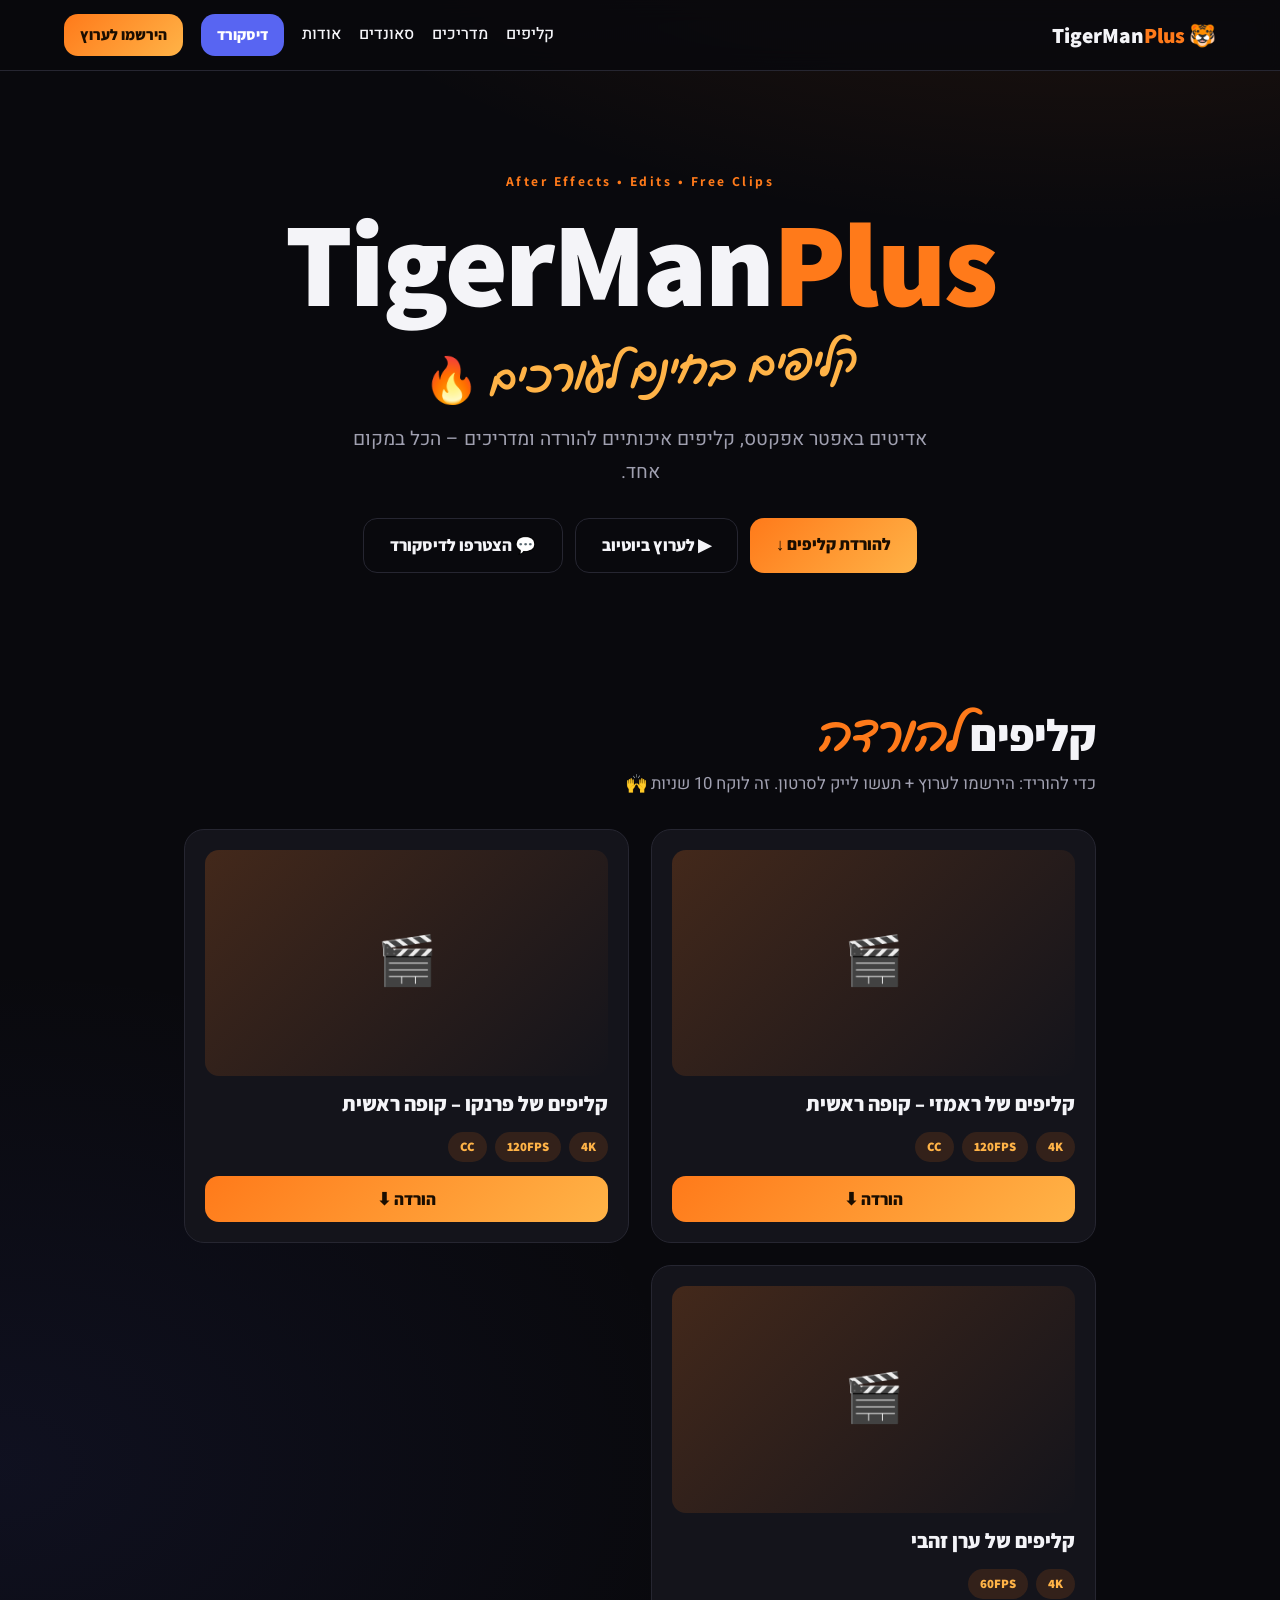
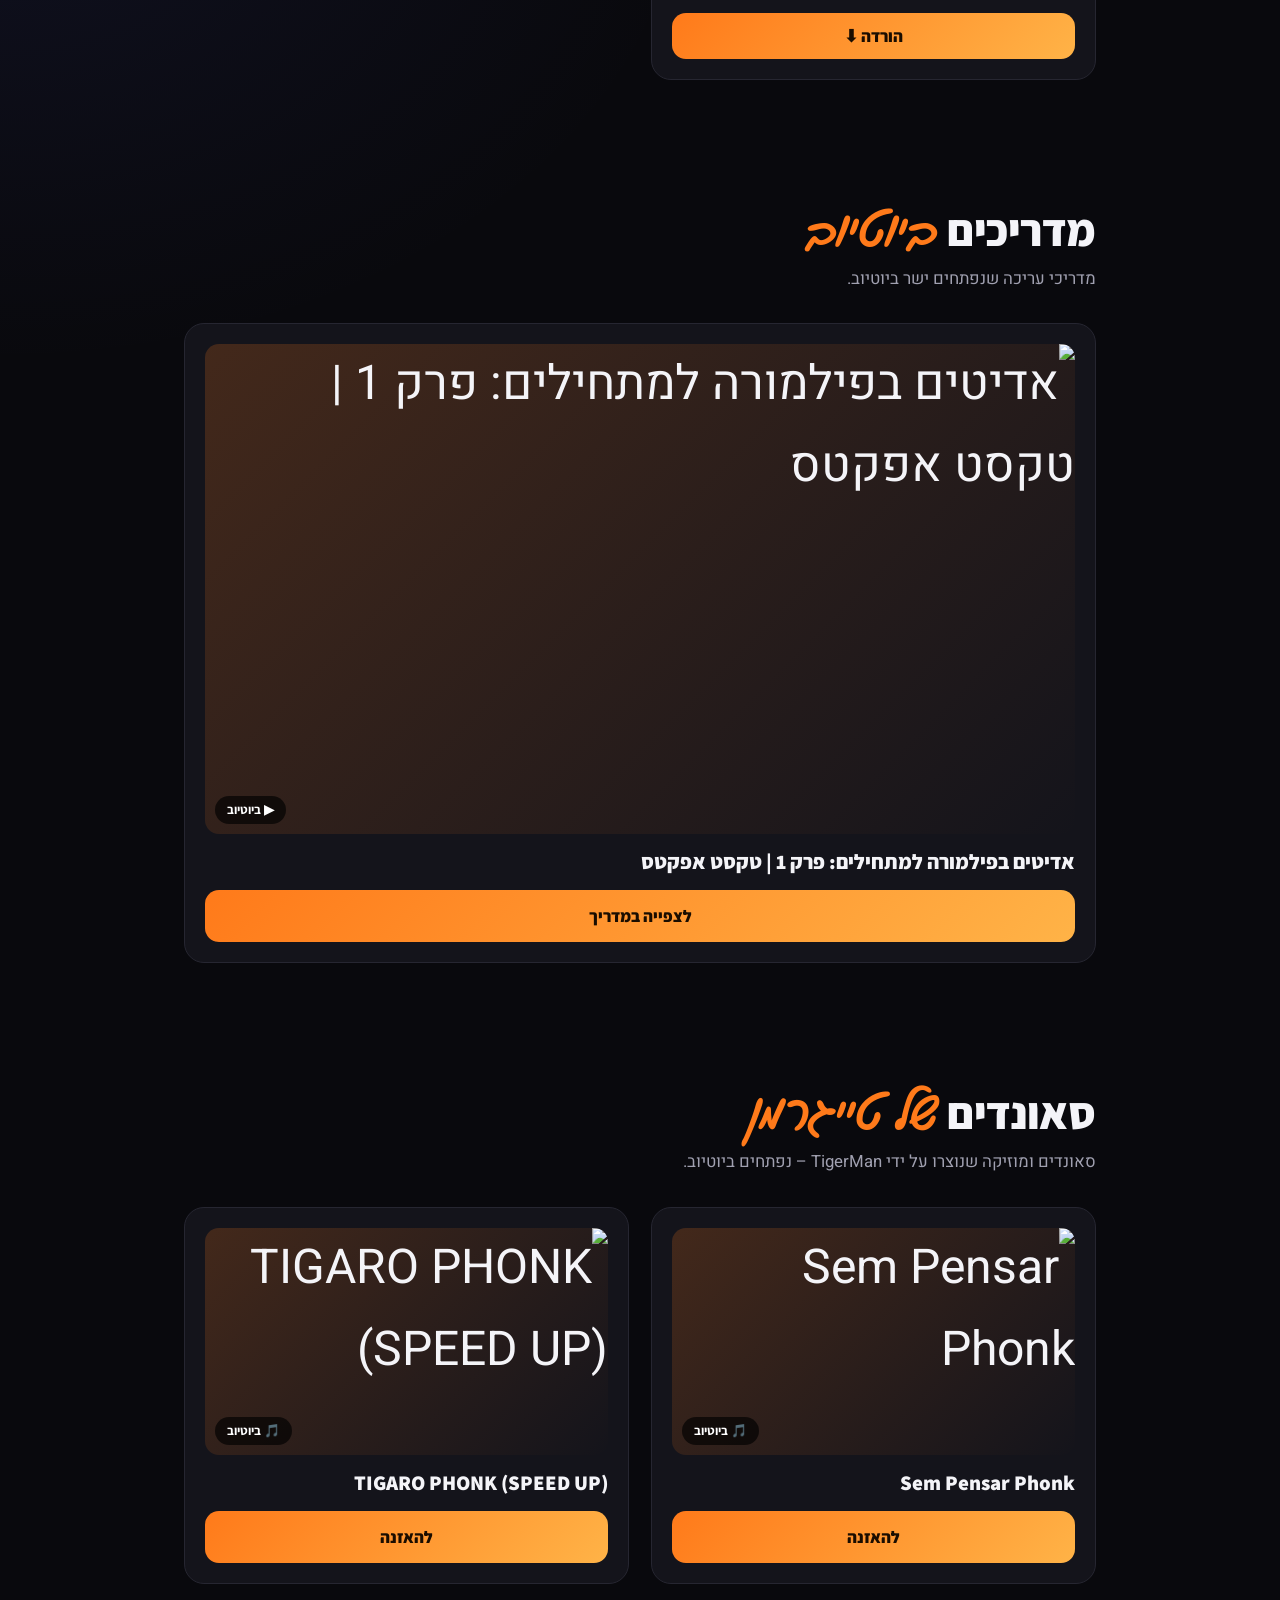
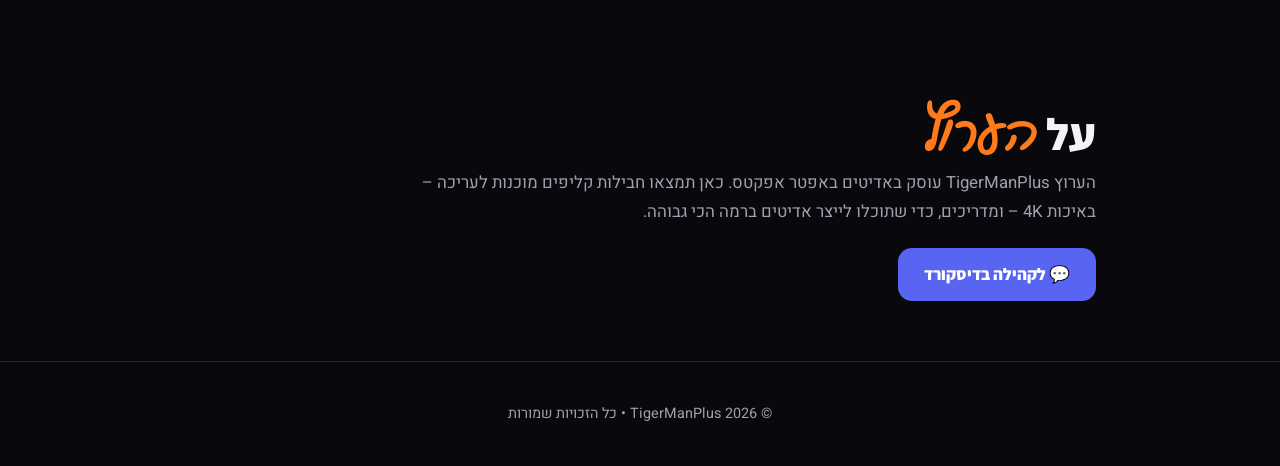
==== index.html @ aab9b64b "Add sounds section Co-Authored-By: Claude Sonnet 5.5 <noreply@anthropic.com>" ====
<!doctype html>
<html lang="he" dir="rtl">
<head>
<meta charset="utf-8">
<meta name="viewport" content="width=device-width, initial-scale=1">
<title>TigerManPlus | קליפים ומדריכים לעורכים</title>
<meta name="description" content="TigerManPlus – אדיטים באפטר אפקטס, קליפים להורדה לעורכים (4K) ומדריכים.">
<link rel="preconnect" href="https://fonts.googleapis.com">
<link rel="preconnect" href="https://fonts.gstatic.com" crossorigin>
<link href="https://fonts.googleapis.com/css2?family=Assistant:wght@400;600;800&family=Gveret+Levin&family=Heebo:wght@400;500;700&display=swap" rel="stylesheet">
<link rel="stylesheet" href="style.css">
</head>
<body>

<header class="nav">
  <a class="logo" href="#top">🐯 TigerMan<span>Plus</span></a>
  <nav>
    <a href="#clips">קליפים</a>
    <a href="#guides">מדריכים</a>
    <a href="#sounds">סאונדים</a>
    <a href="#about">אודות</a>
    <a class="btn btn-small btn-discord" id="navDiscord" target="_blank" rel="noopener">דיסקורד</a>
    <a class="btn btn-small" id="navSub" target="_blank" rel="noopener">הירשמו לערוץ</a>
  </nav>
</header>

<main id="top">
  <section class="hero">
    <p class="tag">After Effects • Edits • Free Clips</p>
    <h1>TigerMan<span>Plus</span></h1>
    <p class="scribble">קליפים בחינם לעורכים 🔥</p>
    <p class="sub">אדיטים באפטר אפקטס, קליפים איכותיים להורדה ומדריכים – הכל במקום אחד.</p>
    <div class="cta">
      <a class="btn" href="#clips">להורדת קליפים ↓</a>
      <a class="btn btn-ghost" id="heroYt" target="_blank" rel="noopener">▶ לערוץ ביוטיוב</a>
      <a class="btn btn-ghost" id="heroDiscord" target="_blank" rel="noopener">💬 הצטרפו לדיסקורד</a>
    </div>
  </section>

  <section id="clips" class="section">
    <h2>קליפים <em>להורדה</em></h2>
    <p class="lead">כדי להוריד: הירשמו לערוץ + תעשו לייק לסרטון. זה לוקח 10 שניות 🙌</p>
    <div class="grid" id="grid"></div>
  </section>

  <section id="guides" class="section">
    <h2>מדריכים <em>ביוטיוב</em></h2>
    <p class="lead">מדריכי עריכה שנפתחים ישר ביוטיוב.</p>
    <div class="grid" id="guidesGrid"></div>
  </section>

  <section id="sounds" class="section">
    <h2>סאונדים <em>של טייגרמן</em></h2>
    <p class="lead">סאונדים ומוזיקה שנוצרו על ידי TigerMan – נפתחים ביוטיוב.</p>
    <div class="grid" id="soundsGrid"></div>
  </section>

  <section id="about" class="section about">
    <h2>על <em>הערוץ</em></h2>
    <p>הערוץ TigerManPlus עוסק באדיטים באפטר אפקטס. כאן תמצאו חבילות קליפים מוכנות לעריכה – באיכות 4K – ומדריכים, כדי שתוכלו לייצר אדיטים ברמה הכי גבוהה.</p>
    <a class="btn btn-discord" id="aboutDiscord" target="_blank" rel="noopener">💬 לקהילה בדיסקורד</a>
  </section>
</main>

<footer>© <span id="year"></span> TigerManPlus • כל הזכויות שמורות</footer>

<!-- Gate modal -->
<div class="overlay" id="overlay" hidden>
  <div class="modal" role="dialog" aria-modal="true" aria-labelledby="mTitle">
    <button class="close" id="close" aria-label="סגור">✕</button>
    <h3 id="mTitle">הורדה: <span id="mName"></span></h3>
    <p class="muted">השלימו את 2 השלבים כדי לפתוח את ההורדה:</p>

    <div class="step" id="step1">
      <span class="num">1</span>
      <div><b>הירשמו לערוץ</b><small>ייפתח בלשונית חדשה</small></div>
      <a class="btn btn-small" id="subBtn" target="_blank" rel="noopener">הרשמה</a>
    </div>
    <div class="step" id="step2">
      <span class="num">2</span>
      <div><b>תעשו לייק לסרטון</b><small>ייפתח בלשונית חדשה</small></div>
      <a class="btn btn-small" id="likeBtn" target="_blank" rel="noopener">לייק</a>
    </div>

    <label class="confirm"><input type="checkbox" id="chk" disabled> נרשמתי לערוץ ועשיתי לייק לסרטון</label>
    <button class="btn btn-full" id="dl" disabled>הורדה</button>
    <p class="muted tiny" id="hint">לחצו על שני הכפתורים כדי להמשיך.</p>
  </div>
</div>

<script src="script.js"></script>
</body>
</html>
---- style.css ----
:root{--bg:#09090d;--card:#14141b;--line:#262631;--text:#f4f4f8;--muted:#a0a0b0;--o:#ff7a1a;--o2:#ffb347;--discord:#5865f2}
*{box-sizing:border-box;margin:0}
html{scroll-behavior:smooth}
body{background:radial-gradient(1000px 600px at 85% -10%,#ff7a1a30,transparent),radial-gradient(700px 500px at 0% 40%,#5865f215,transparent),var(--bg);color:var(--text);font-family:"Heebo","Assistant",Arial,sans-serif;line-height:1.7;font-weight:400}
a{color:inherit;text-decoration:none}
h1,h2,h3,.logo,.btn{font-family:"Assistant","Heebo",sans-serif}
.nav{position:sticky;top:0;z-index:5;display:flex;justify-content:space-between;align-items:center;gap:12px;flex-wrap:wrap;padding:14px 5vw;background:#09090dd9;backdrop-filter:blur(12px);border-bottom:1px solid var(--line)}
.nav nav{display:flex;gap:18px;align-items:center;flex-wrap:wrap;font-weight:500}
.nav nav>a:not(.btn):hover{color:var(--o)}
.logo{font-weight:800;font-size:1.35rem}.logo span,h1 span,h2 em{color:var(--o)}
.btn{display:inline-block;background:linear-gradient(135deg,var(--o),var(--o2));color:#1a0d00;font-weight:800;padding:12px 26px;border-radius:14px;border:0;cursor:pointer;font-size:1.05rem;transition:transform .15s,box-shadow .15s}
.btn:hover{transform:translateY(-2px);box-shadow:0 10px 28px #ff7a1a55}
.btn-small{padding:8px 16px;font-size:.95rem}
.btn-ghost{background:transparent;color:var(--text);border:1px solid var(--line)}
.btn-ghost:hover{border-color:var(--o);box-shadow:none}
.btn-discord{background:var(--discord);color:#fff}
.btn-discord:hover{box-shadow:0 10px 28px #5865f255}
.btn-full{width:100%;margin-top:14px}
.btn:disabled{opacity:.35;cursor:not-allowed;transform:none;box-shadow:none}
.hero{text-align:center;padding:11vh 5vw 8vh}
.tag{color:var(--o);letter-spacing:.18em;font-size:.85rem;font-weight:700;direction:ltr;font-family:"Assistant",sans-serif}
h1{font-size:clamp(3rem,11vw,7.5rem);font-weight:800;direction:ltr;margin:6px 0 0;line-height:1.05;letter-spacing:-.02em}
.scribble{font-family:"Gveret Levin",cursive;font-size:clamp(1.8rem,5vw,2.8rem);color:var(--o2);transform:rotate(-3deg);margin:8px 0 14px}
.sub{color:var(--muted);font-size:1.2rem;max-width:580px;margin:0 auto 30px}
.cta{display:flex;gap:12px;justify-content:center;flex-wrap:wrap}
.section{max-width:1040px;margin:0 auto;padding:60px 5vw}
h2{font-size:clamp(2rem,5vw,2.8rem);font-weight:800;margin-bottom:6px;line-height:1.2}
h2 em{font-style:normal;font-family:"Gveret Levin",cursive;font-weight:400;font-size:1.1em}
.lead{color:var(--muted);margin-bottom:30px;font-size:1.05rem}
.grid{display:grid;grid-template-columns:repeat(auto-fit,minmax(290px,1fr));gap:22px}
.card{background:var(--card);border:1px solid var(--line);border-radius:20px;padding:20px;display:flex;flex-direction:column;gap:14px;transition:border-color .2s,transform .2s,box-shadow .2s}
.card:hover{border-color:var(--o);transform:translateY(-5px);box-shadow:0 14px 40px #00000066}
.card .thumb{aspect-ratio:16/9;border-radius:14px;background:linear-gradient(135deg,#ff7a1a33,#14141b);display:grid;place-items:center;font-size:3rem;overflow:hidden;position:relative}
.card .thumb img{width:100%;height:100%;object-fit:cover;display:block}
.play{position:absolute;inset:auto auto 10px 10px;background:#000a;border-radius:99px;padding:3px 12px;font-size:.8rem;font-weight:700;color:#fff;font-family:"Assistant",sans-serif}
.card h3{font-size:1.3rem;font-weight:800;line-height:1.35}
.badges{display:flex;gap:8px;flex-wrap:wrap}
.badge{font-size:.8rem;font-weight:800;padding:4px 12px;border-radius:99px;background:#ff7a1a22;color:var(--o2);direction:ltr;font-family:"Assistant",sans-serif}
.card .btn{text-align:center;margin-top:auto}
.about p{color:var(--muted);max-width:680px;margin-bottom:22px;font-size:1.05rem}
footer{text-align:center;color:var(--muted);padding:40px;border-top:1px solid var(--line);font-size:.9rem}
.overlay{position:fixed;inset:0;background:#000b;display:grid;place-items:center;z-index:20;padding:16px}
.overlay[hidden]{display:none}
.modal{position:relative;background:var(--card);border:1px solid var(--line);border-radius:22px;padding:28px;width:100%;max-width:440px}
.close{position:absolute;top:12px;left:14px;background:none;border:0;color:var(--muted);font-size:1.2rem;cursor:pointer}
.modal h3{margin-bottom:6px;font-size:1.4rem}
.muted{color:var(--muted)}.tiny{font-size:.8rem;margin-top:10px;text-align:center}
.step{display:flex;align-items:center;gap:12px;background:#09090d;border:1px solid var(--line);border-radius:14px;padding:12px;margin-top:12px}
.step div{flex:1}.step small{display:block;color:var(--muted);font-size:.78rem}
.step.done{border-color:#2ecc71}.step.done .num{background:#2ecc71}
.num{width:30px;height:30px;border-radius:50%;background:var(--o);color:#1a0d00;display:grid;place-items:center;font-weight:800}
.confirm{display:flex;gap:10px;align-items:center;margin-top:18px;cursor:pointer}
.confirm input{width:18px;height:18px;accent-color:var(--o)}
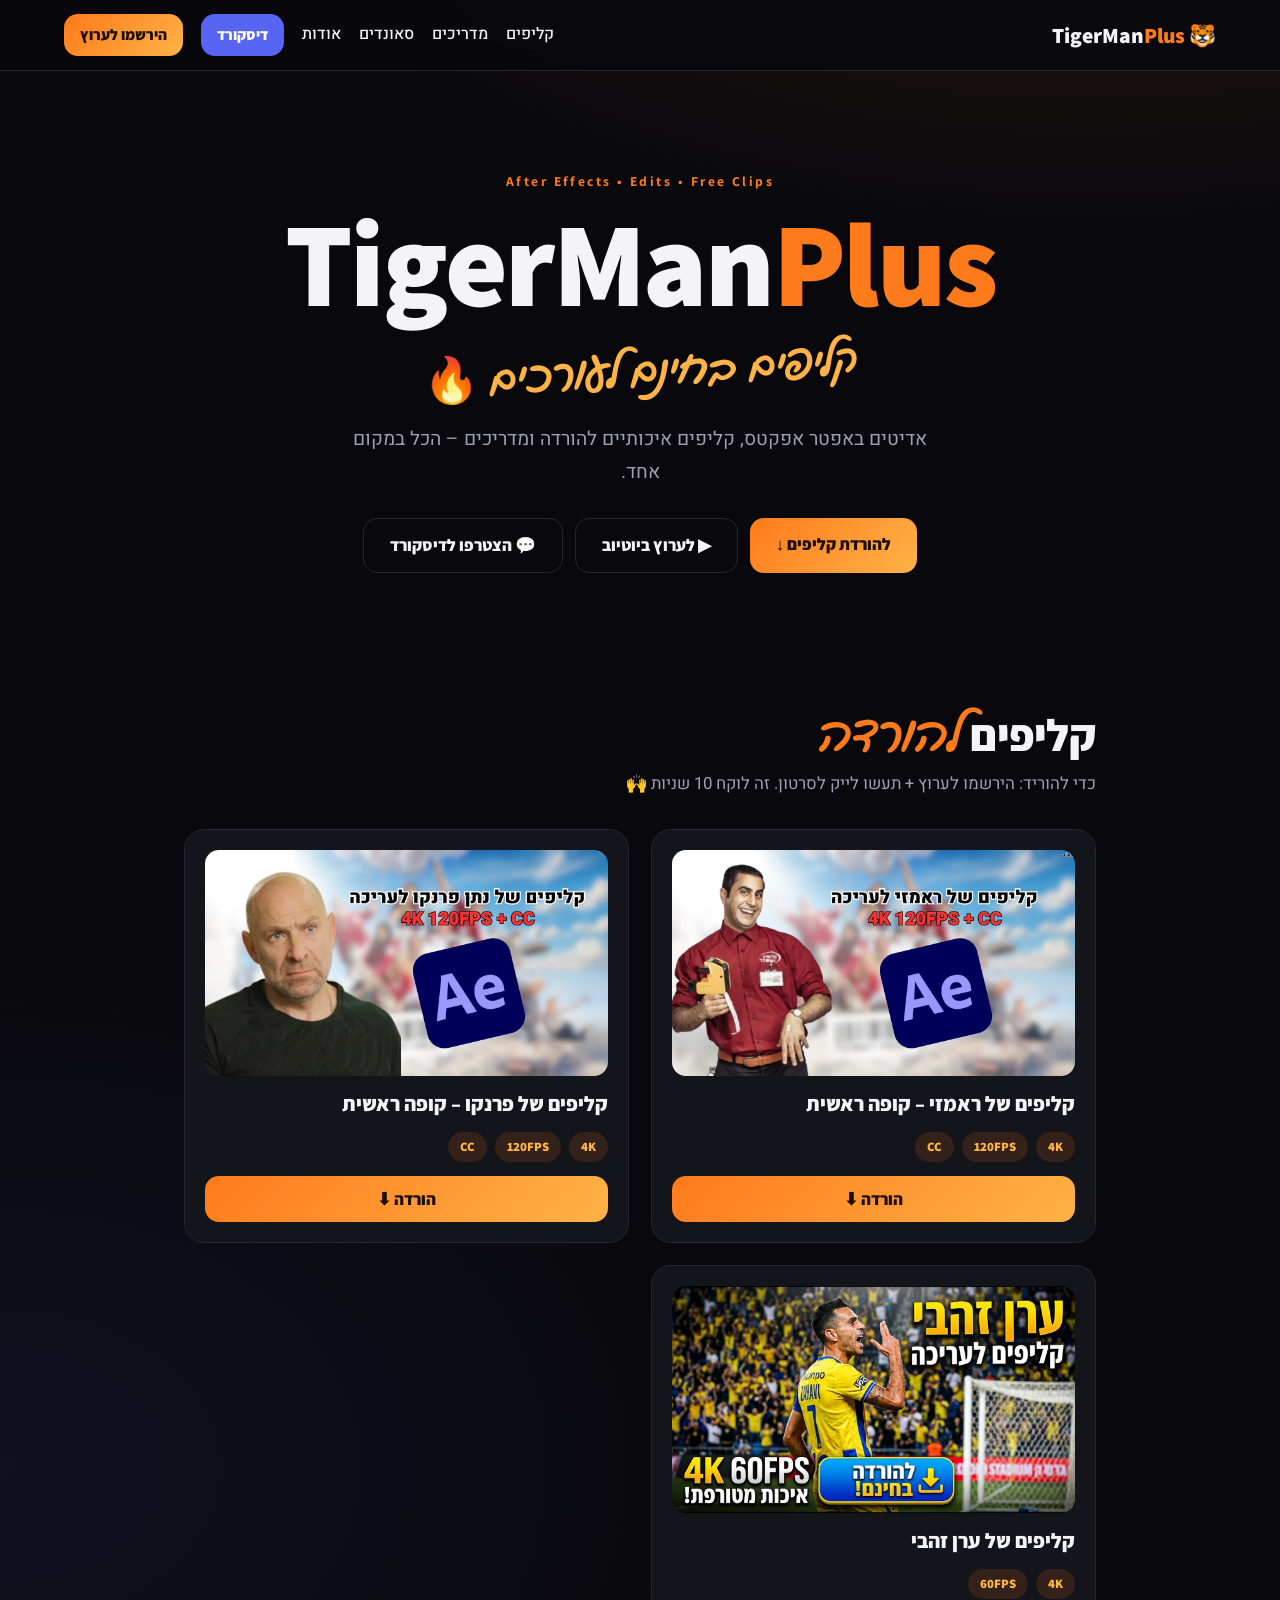
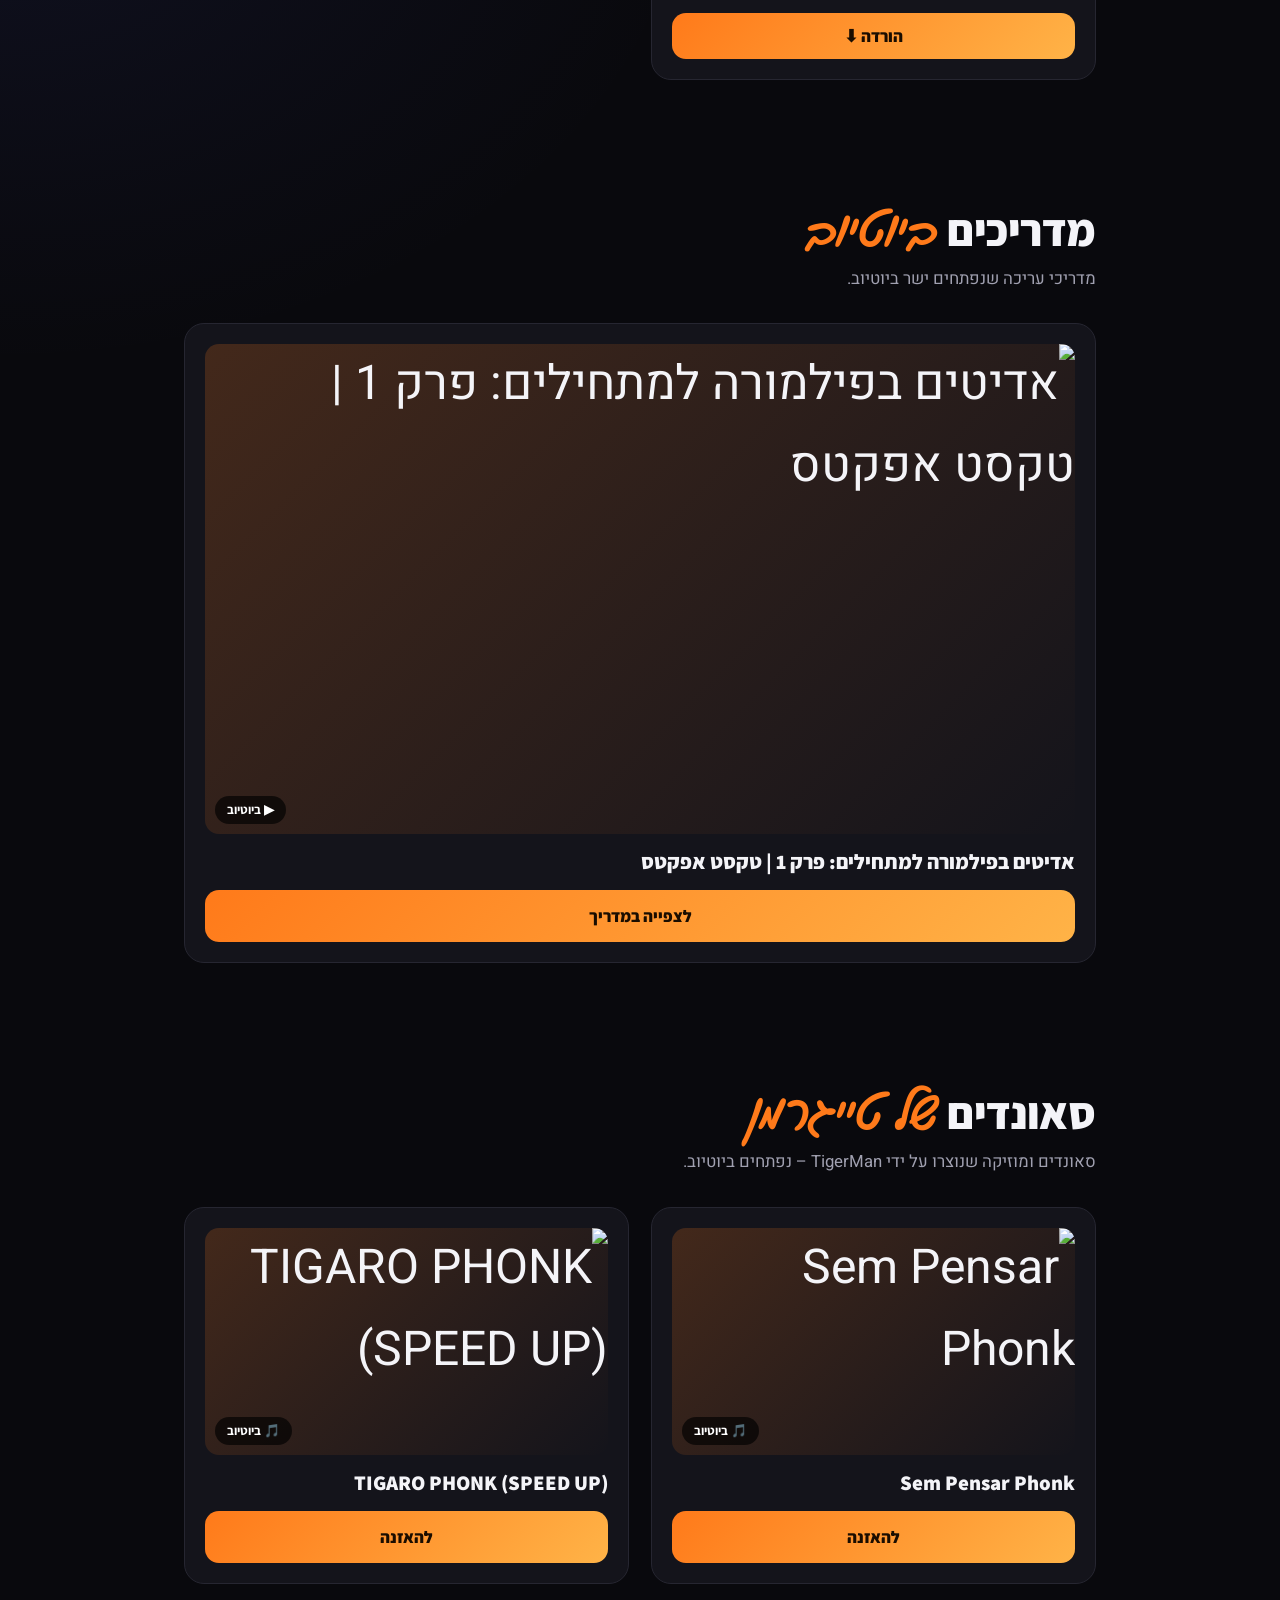
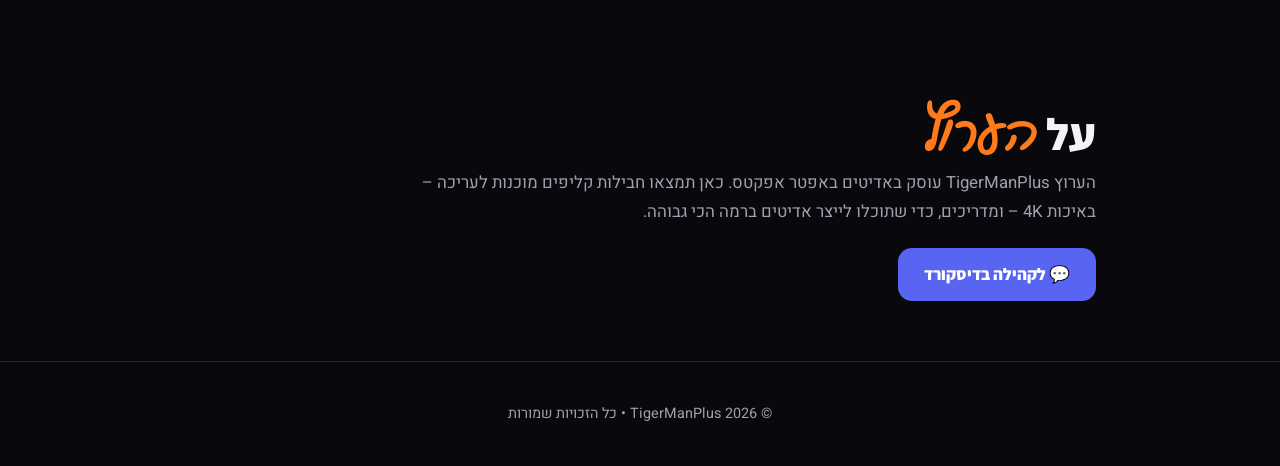
==== commit f47918ea: "Cache-bust assets Co-Authored-By: Claude Sonnet 5.5 <noreply@anthropic.com>" ====
--- a/index.html
+++ b/index.html
@@ -8,7 +8,7 @@
 <link rel="preconnect" href="https://fonts.googleapis.com">
 <link rel="preconnect" href="https://fonts.gstatic.com" crossorigin>
 <link href="https://fonts.googleapis.com/css2?family=Assistant:wght@400;600;800&family=Gveret+Levin&family=Heebo:wght@400;500;700&display=swap" rel="stylesheet">
-<link rel="stylesheet" href="style.css">
+<link rel="stylesheet" href="style.css?v=1794245760">
 </head>
 <body>
 
@@ -88,6 +88,6 @@
   </div>
 </div>
 
-<script src="script.js"></script>
+<script src="script.js?v=1794245760"></script>
 </body>
 </html>
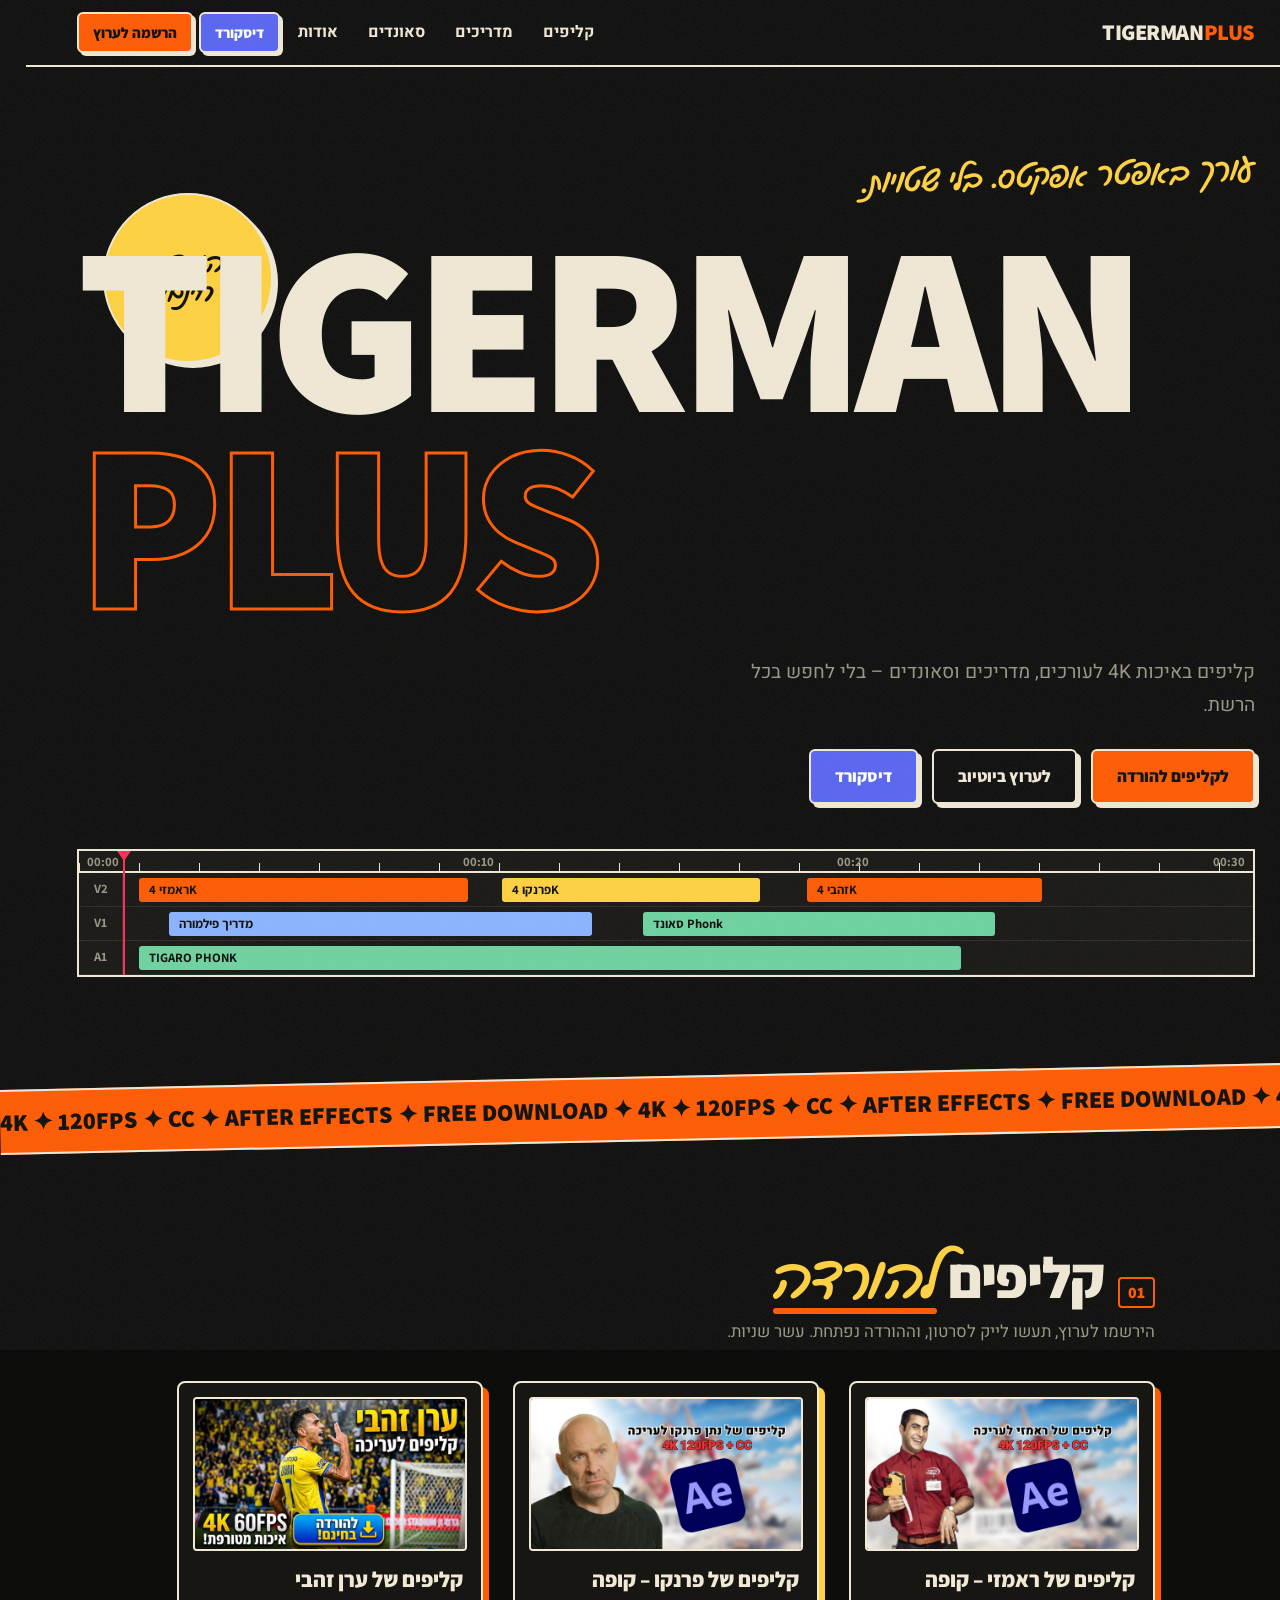
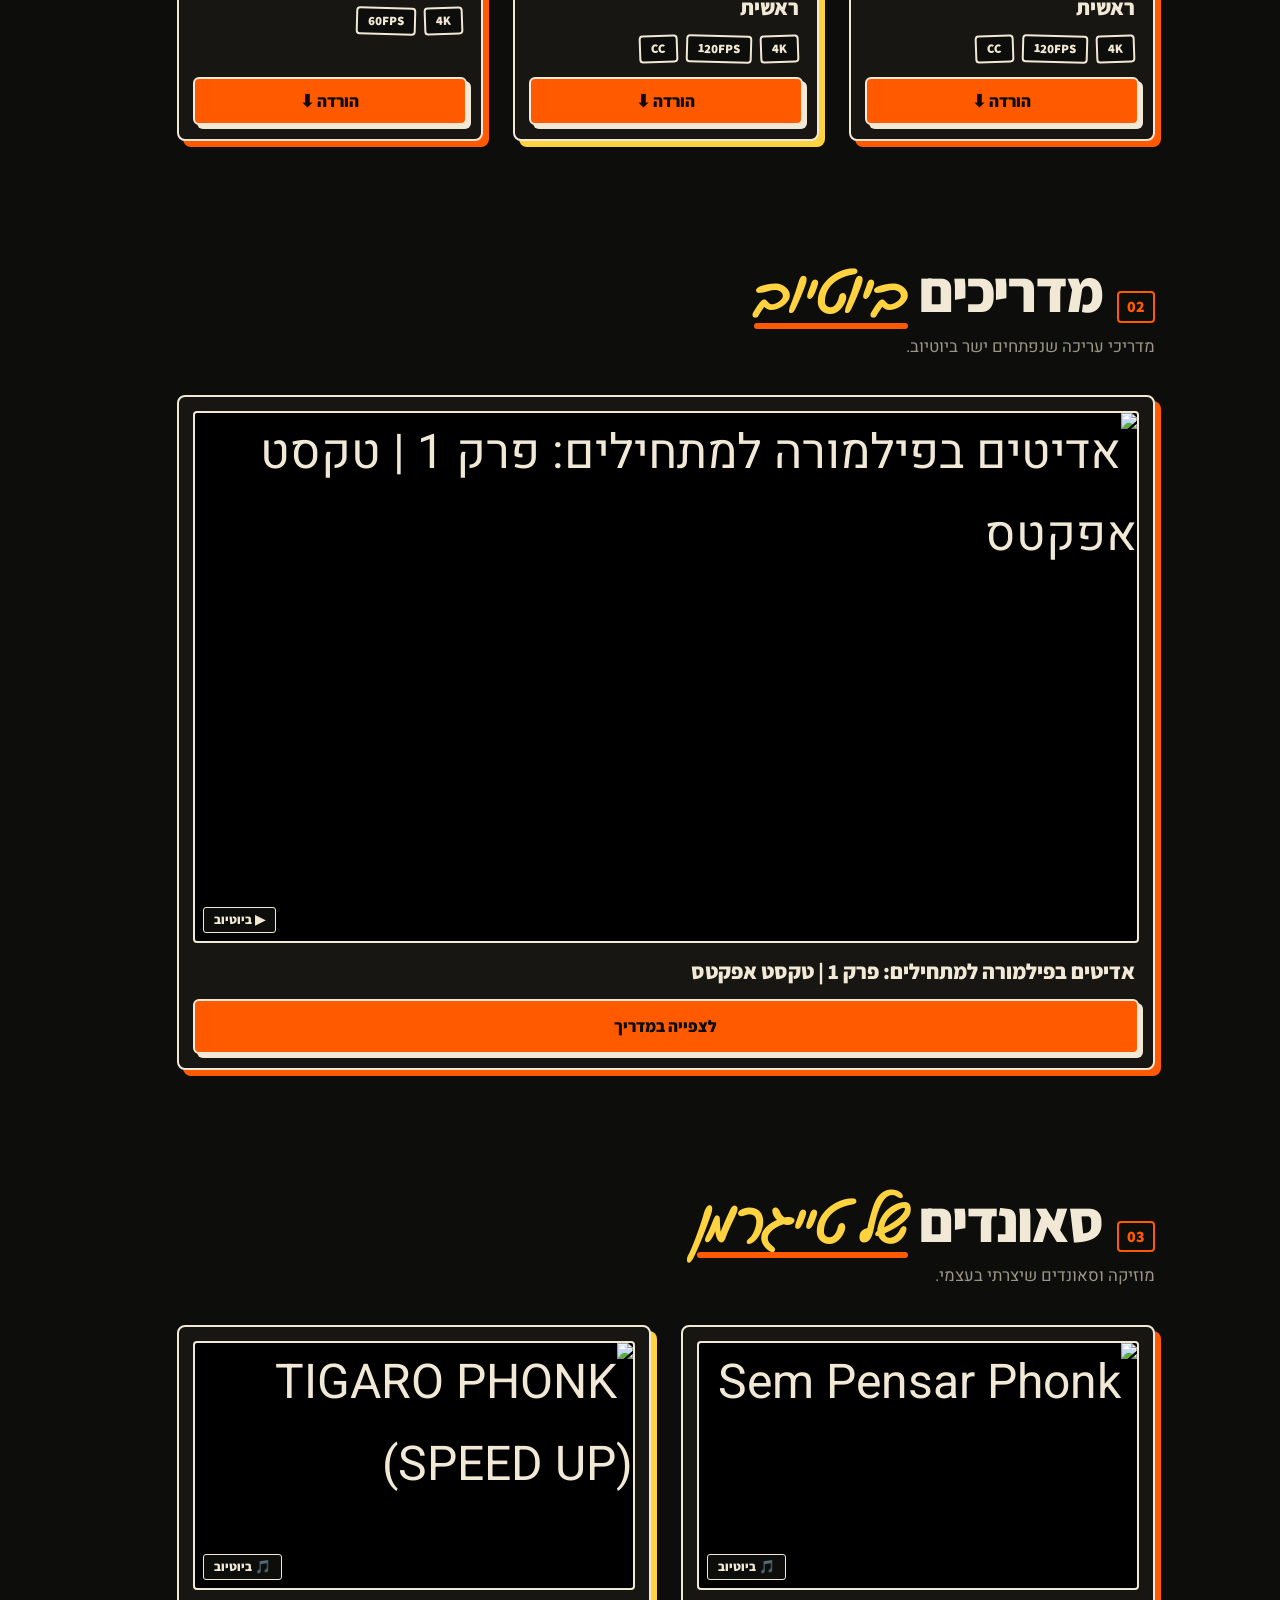
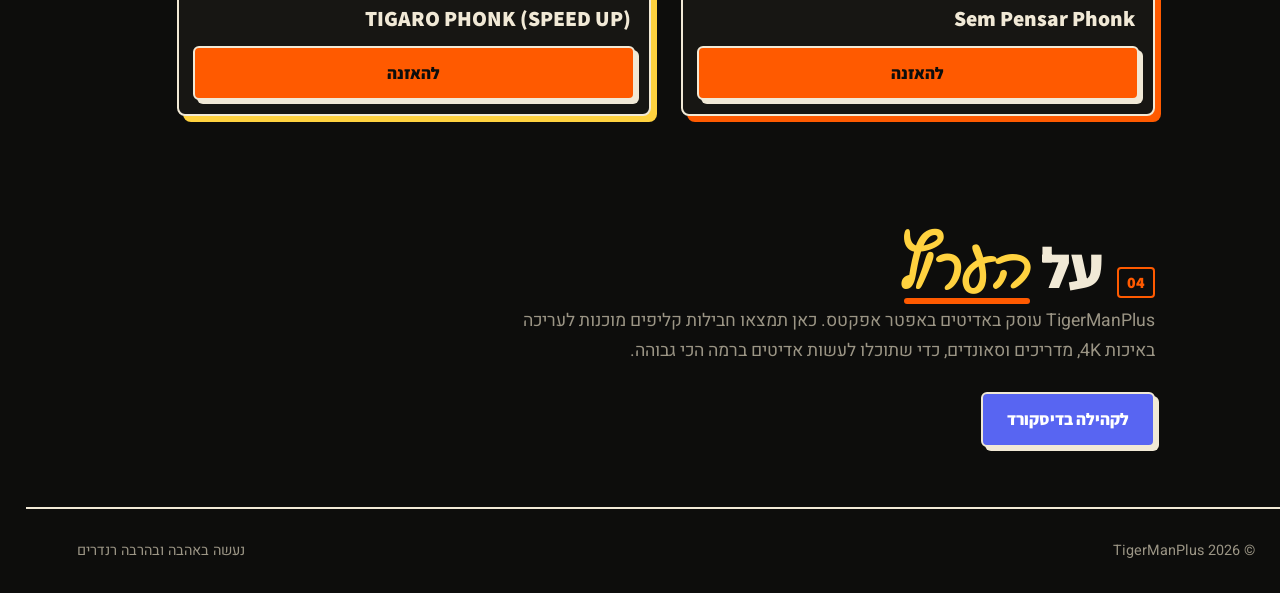
==== commit a2954370: "Redesign: editor-timeline look with animations Co-Authored-By: Claude Sonnet 5.5 <noreply@anthropic." ====
--- a/index.html
+++ b/index.html
@@ -8,68 +8,77 @@
 <link rel="preconnect" href="https://fonts.googleapis.com">
 <link rel="preconnect" href="https://fonts.gstatic.com" crossorigin>
 <link href="https://fonts.googleapis.com/css2?family=Assistant:wght@400;600;800&family=Gveret+Levin&family=Heebo:wght@400;500;700&display=swap" rel="stylesheet">
-<link rel="stylesheet" href="style.css?v=1794245760">
+<link rel="stylesheet" href="style.css?v=3">
 </head>
 <body>
 
 <header class="nav">
-  <a class="logo" href="#top">🐯 TigerMan<span>Plus</span></a>
+  <a class="logo" href="#top">TIGERMAN<span>PLUS</span></a>
   <nav>
     <a href="#clips">קליפים</a>
     <a href="#guides">מדריכים</a>
     <a href="#sounds">סאונדים</a>
     <a href="#about">אודות</a>
     <a class="btn btn-small btn-discord" id="navDiscord" target="_blank" rel="noopener">דיסקורד</a>
-    <a class="btn btn-small" id="navSub" target="_blank" rel="noopener">הירשמו לערוץ</a>
+    <a class="btn btn-small" id="navSub" target="_blank" rel="noopener">הרשמה לערוץ</a>
   </nav>
 </header>
 
 <main id="top">
   <section class="hero">
-    <p class="tag">After Effects • Edits • Free Clips</p>
-    <h1>TigerMan<span>Plus</span></h1>
-    <p class="scribble">קליפים בחינם לעורכים 🔥</p>
-    <p class="sub">אדיטים באפטר אפקטס, קליפים איכותיים להורדה ומדריכים – הכל במקום אחד.</p>
+    <div class="sticker">הורדה<br>חינם!</div>
+    <p class="tag">עורך באפטר אפקטס. בלי שטויות.</p>
+    <h1 dir="ltr" aria-label="TigerManPlus"><span class="l"><i>Tigerman</i></span><span class="l"><i>Plus</i></span></h1>
+    <p class="sub">קליפים באיכות 4K לעורכים, מדריכים וסאונדים – בלי לחפש בכל הרשת.</p>
     <div class="cta">
-      <a class="btn" href="#clips">להורדת קליפים ↓</a>
-      <a class="btn btn-ghost" id="heroYt" target="_blank" rel="noopener">▶ לערוץ ביוטיוב</a>
-      <a class="btn btn-ghost" id="heroDiscord" target="_blank" rel="noopener">💬 הצטרפו לדיסקורד</a>
+      <a class="btn" href="#clips">לקליפים להורדה</a>
+      <a class="btn btn-ghost" id="heroYt" target="_blank" rel="noopener">לערוץ ביוטיוב</a>
+      <a class="btn btn-discord" id="heroDiscord" target="_blank" rel="noopener">דיסקורד</a>
+    </div>
+
+    <div class="timeline" aria-hidden="true">
+      <div class="ruler"><span>00:00</span><span>00:10</span><span>00:20</span><span>00:30</span></div>
+      <div class="track"><b>V2</b><span class="clip c1" style="left:60px;width:28%">ראמזי 4K</span><span class="clip c2" style="left:36%;width:22%">פרנקו 4K</span><span class="clip c1" style="left:62%;width:20%">זהבי 4K</span></div>
+      <div class="track"><b>V1</b><span class="clip c4" style="left:90px;width:36%">מדריך פילמורה</span><span class="clip c3" style="left:48%;width:30%">סאונד Phonk</span></div>
+      <div class="track"><b>A1</b><span class="clip c3" style="left:60px;width:70%">TIGARO PHONK</span></div>
+      <div class="playhead"></div>
     </div>
   </section>
 
+  <div class="marquee" aria-hidden="true"><div>4K ✦ 120FPS ✦ CC ✦ AFTER EFFECTS ✦ FREE DOWNLOAD ✦ 4K ✦ 120FPS ✦ CC ✦ AFTER EFFECTS ✦ FREE DOWNLOAD ✦ 4K ✦ 120FPS ✦ CC ✦ AFTER EFFECTS ✦ FREE DOWNLOAD ✦ 4K ✦ 120FPS ✦ CC ✦ AFTER EFFECTS ✦ FREE DOWNLOAD ✦</div></div>
+
   <section id="clips" class="section">
-    <h2>קליפים <em>להורדה</em></h2>
-    <p class="lead">כדי להוריד: הירשמו לערוץ + תעשו לייק לסרטון. זה לוקח 10 שניות 🙌</p>
+    <div class="sh rv"><span class="tc">01</span><h2>קליפים <em>להורדה</em></h2></div>
+    <p class="lead rv">הירשמו לערוץ, תעשו לייק לסרטון, וההורדה נפתחת. עשר שניות.</p>
     <div class="grid" id="grid"></div>
   </section>
 
   <section id="guides" class="section">
-    <h2>מדריכים <em>ביוטיוב</em></h2>
-    <p class="lead">מדריכי עריכה שנפתחים ישר ביוטיוב.</p>
+    <div class="sh rv"><span class="tc">02</span><h2>מדריכים <em>ביוטיוב</em></h2></div>
+    <p class="lead rv">מדריכי עריכה שנפתחים ישר ביוטיוב.</p>
     <div class="grid" id="guidesGrid"></div>
   </section>
 
   <section id="sounds" class="section">
-    <h2>סאונדים <em>של טייגרמן</em></h2>
-    <p class="lead">סאונדים ומוזיקה שנוצרו על ידי TigerMan – נפתחים ביוטיוב.</p>
+    <div class="sh rv"><span class="tc">03</span><h2>סאונדים <em>של טייגרמן</em></h2></div>
+    <p class="lead rv">מוזיקה וסאונדים שיצרתי בעצמי.</p>
     <div class="grid" id="soundsGrid"></div>
   </section>
 
   <section id="about" class="section about">
-    <h2>על <em>הערוץ</em></h2>
-    <p>הערוץ TigerManPlus עוסק באדיטים באפטר אפקטס. כאן תמצאו חבילות קליפים מוכנות לעריכה – באיכות 4K – ומדריכים, כדי שתוכלו לייצר אדיטים ברמה הכי גבוהה.</p>
-    <a class="btn btn-discord" id="aboutDiscord" target="_blank" rel="noopener">💬 לקהילה בדיסקורד</a>
+    <div class="sh rv"><span class="tc">04</span><h2>על <em>הערוץ</em></h2></div>
+    <p class="rv">TigerManPlus עוסק באדיטים באפטר אפקטס. כאן תמצאו חבילות קליפים מוכנות לעריכה באיכות 4K, מדריכים וסאונדים, כדי שתוכלו לעשות אדיטים ברמה הכי גבוהה.</p>
+    <a class="btn btn-discord rv" id="aboutDiscord" target="_blank" rel="noopener">לקהילה בדיסקורד</a>
   </section>
 </main>
 
-<footer>© <span id="year"></span> TigerManPlus • כל הזכויות שמורות</footer>
+<footer><span>© <span id="year"></span> TigerManPlus</span><span>נעשה באהבה ובהרבה רנדרים</span></footer>
 
-<!-- Gate modal -->
 <div class="overlay" id="overlay" hidden>
   <div class="modal" role="dialog" aria-modal="true" aria-labelledby="mTitle">
     <button class="close" id="close" aria-label="סגור">✕</button>
     <h3 id="mTitle">הורדה: <span id="mName"></span></h3>
-    <p class="muted">השלימו את 2 השלבים כדי לפתוח את ההורדה:</p>
+    <p class="muted">שני שלבים קטנים ואתם בפנים:</p>
 
     <div class="step" id="step1">
       <span class="num">1</span>
@@ -88,6 +97,6 @@
   </div>
 </div>
 
-<script src="script.js?v=1794245760"></script>
+<script src="script.js?v=3"></script>
 </body>
 </html>
--- a/style.css
+++ b/style.css
@@ -1,53 +1,107 @@
-:root{--bg:#09090d;--card:#14141b;--line:#262631;--text:#f4f4f8;--muted:#a0a0b0;--o:#ff7a1a;--o2:#ffb347;--discord:#5865f2}
+:root{--bg:#0d0d0c;--ink:#f1e9d6;--mute:#9b9585;--o:#ff5a00;--y:#ffd23f;--line:#2c2a25;--panel:#171613;--discord:#5865f2}
 *{box-sizing:border-box;margin:0}
 html{scroll-behavior:smooth}
-body{background:radial-gradient(1000px 600px at 85% -10%,#ff7a1a30,transparent),radial-gradient(700px 500px at 0% 40%,#5865f215,transparent),var(--bg);color:var(--text);font-family:"Heebo","Assistant",Arial,sans-serif;line-height:1.7;font-weight:400}
+body{background:var(--bg);color:var(--ink);font-family:"Heebo",sans-serif;line-height:1.7;overflow-x:hidden}
+body::after{content:"";position:fixed;inset:-50%;z-index:50;pointer-events:none;opacity:.09;background-image:url("data:image/svg+xml;utf8,<svg xmlns='http://www.w3.org/2000/svg' width='200' height='200'><filter id='n'><feTurbulence type='fractalNoise' baseFrequency='.9' numOctaves='2'/></filter><rect width='100%' height='100%' filter='url(%23n)'/></svg>");animation:grain 1s steps(6) infinite}
+@keyframes grain{0%{transform:translate(0,0)}20%{transform:translate(-3%,2%)}40%{transform:translate(2%,-3%)}60%{transform:translate(-2%,-1%)}80%{transform:translate(3%,3%)}100%{transform:translate(0,0)}}
 a{color:inherit;text-decoration:none}
-h1,h2,h3,.logo,.btn{font-family:"Assistant","Heebo",sans-serif}
-.nav{position:sticky;top:0;z-index:5;display:flex;justify-content:space-between;align-items:center;gap:12px;flex-wrap:wrap;padding:14px 5vw;background:#09090dd9;backdrop-filter:blur(12px);border-bottom:1px solid var(--line)}
-.nav nav{display:flex;gap:18px;align-items:center;flex-wrap:wrap;font-weight:500}
-.nav nav>a:not(.btn):hover{color:var(--o)}
-.logo{font-weight:800;font-size:1.35rem}.logo span,h1 span,h2 em{color:var(--o)}
-.btn{display:inline-block;background:linear-gradient(135deg,var(--o),var(--o2));color:#1a0d00;font-weight:800;padding:12px 26px;border-radius:14px;border:0;cursor:pointer;font-size:1.05rem;transition:transform .15s,box-shadow .15s}
-.btn:hover{transform:translateY(-2px);box-shadow:0 10px 28px #ff7a1a55}
-.btn-small{padding:8px 16px;font-size:.95rem}
-.btn-ghost{background:transparent;color:var(--text);border:1px solid var(--line)}
-.btn-ghost:hover{border-color:var(--o);box-shadow:none}
+::selection{background:var(--o);color:#000}
+h1,h2,h3,.logo,.btn,.tc,.badge{font-family:"Assistant",sans-serif}
+
+/* nav */
+.nav{position:sticky;top:0;z-index:10;display:flex;justify-content:space-between;align-items:center;gap:12px;flex-wrap:wrap;padding:12px 4vw;background:var(--bg);border-bottom:2px solid var(--ink)}
+.logo{font-weight:800;font-size:1.4rem;letter-spacing:-.02em;direction:ltr}.logo span{color:var(--o)}
+.nav nav{display:flex;gap:6px;align-items:center;flex-wrap:wrap}
+.nav nav>a:not(.btn){font-weight:700;padding:4px 12px;border-radius:99px;transition:background .2s,color .2s}
+.nav nav>a:not(.btn):hover{background:var(--ink);color:var(--bg)}
+
+/* buttons – flat, hard shadow */
+.btn{display:inline-block;background:var(--o);color:#0d0d0c;font-weight:800;padding:11px 24px;border:2px solid var(--ink);border-radius:6px;cursor:pointer;font-size:1.05rem;box-shadow:4px 4px 0 var(--ink);transition:transform .12s,box-shadow .12s}
+.btn:hover{transform:translate(-2px,-2px);box-shadow:6px 6px 0 var(--ink)}
+.btn:active{transform:translate(3px,3px);box-shadow:1px 1px 0 var(--ink)}
+.btn-small{padding:6px 14px;font-size:.92rem;box-shadow:3px 3px 0 var(--ink)}
+.btn-ghost{background:var(--bg);color:var(--ink)}
 .btn-discord{background:var(--discord);color:#fff}
-.btn-discord:hover{box-shadow:0 10px 28px #5865f255}
-.btn-full{width:100%;margin-top:14px}
-.btn:disabled{opacity:.35;cursor:not-allowed;transform:none;box-shadow:none}
-.hero{text-align:center;padding:11vh 5vw 8vh}
-.tag{color:var(--o);letter-spacing:.18em;font-size:.85rem;font-weight:700;direction:ltr;font-family:"Assistant",sans-serif}
-h1{font-size:clamp(3rem,11vw,7.5rem);font-weight:800;direction:ltr;margin:6px 0 0;line-height:1.05;letter-spacing:-.02em}
-.scribble{font-family:"Gveret Levin",cursive;font-size:clamp(1.8rem,5vw,2.8rem);color:var(--o2);transform:rotate(-3deg);margin:8px 0 14px}
-.sub{color:var(--muted);font-size:1.2rem;max-width:580px;margin:0 auto 30px}
-.cta{display:flex;gap:12px;justify-content:center;flex-wrap:wrap}
-.section{max-width:1040px;margin:0 auto;padding:60px 5vw}
-h2{font-size:clamp(2rem,5vw,2.8rem);font-weight:800;margin-bottom:6px;line-height:1.2}
-h2 em{font-style:normal;font-family:"Gveret Levin",cursive;font-weight:400;font-size:1.1em}
-.lead{color:var(--muted);margin-bottom:30px;font-size:1.05rem}
-.grid{display:grid;grid-template-columns:repeat(auto-fit,minmax(290px,1fr));gap:22px}
-.card{background:var(--card);border:1px solid var(--line);border-radius:20px;padding:20px;display:flex;flex-direction:column;gap:14px;transition:border-color .2s,transform .2s,box-shadow .2s}
-.card:hover{border-color:var(--o);transform:translateY(-5px);box-shadow:0 14px 40px #00000066}
-.card .thumb{aspect-ratio:16/9;border-radius:14px;background:linear-gradient(135deg,#ff7a1a33,#14141b);display:grid;place-items:center;font-size:3rem;overflow:hidden;position:relative}
-.card .thumb img{width:100%;height:100%;object-fit:cover;display:block}
-.play{position:absolute;inset:auto auto 10px 10px;background:#000a;border-radius:99px;padding:3px 12px;font-size:.8rem;font-weight:700;color:#fff;font-family:"Assistant",sans-serif}
-.card h3{font-size:1.3rem;font-weight:800;line-height:1.35}
-.badges{display:flex;gap:8px;flex-wrap:wrap}
-.badge{font-size:.8rem;font-weight:800;padding:4px 12px;border-radius:99px;background:#ff7a1a22;color:var(--o2);direction:ltr;font-family:"Assistant",sans-serif}
+.btn-full{width:100%;margin-top:16px}
+.btn:disabled{opacity:.35;cursor:not-allowed;transform:none;box-shadow:4px 4px 0 var(--ink)}
+
+/* hero */
+.hero{position:relative;padding:9vh 4vw 6vh;overflow:hidden}
+.tag{font-family:"Gveret Levin",cursive;font-size:clamp(1.4rem,3vw,2rem);color:var(--y);transform:rotate(-2deg);display:inline-block}
+h1{direction:ltr;font-weight:800;line-height:.82;letter-spacing:-.04em;font-size:clamp(4rem,19vw,15rem);margin:.1em 0 .15em;text-transform:uppercase}
+h1 .l{display:block;overflow:hidden}
+h1 .l i{display:block;font-style:normal;transform:translateY(105%);animation:rise .9s cubic-bezier(.2,.8,.2,1) forwards}
+h1 .l:nth-child(2) i{animation-delay:.12s;color:transparent;-webkit-text-stroke:3px var(--o)}
+@keyframes rise{to{transform:none}}
+.sub{max-width:520px;font-size:1.2rem;color:var(--mute);margin-bottom:28px}
+.cta{display:flex;gap:14px;flex-wrap:wrap}
+.sticker{position:absolute;left:6vw;top:14vh;width:clamp(110px,15vw,170px);aspect-ratio:1;border-radius:50%;background:var(--y);color:#0d0d0c;display:grid;place-items:center;text-align:center;font-family:"Gveret Levin",cursive;font-size:clamp(1.1rem,2.2vw,1.7rem);line-height:1.05;border:2px solid var(--ink);box-shadow:5px 5px 0 var(--ink);animation:wob 5s ease-in-out infinite}
+@keyframes wob{0%,100%{transform:rotate(-10deg) scale(1)}50%{transform:rotate(8deg) scale(1.06)}}
+
+/* timeline strip */
+.timeline{margin:5vh 0 0;border:2px solid var(--ink);background:var(--panel);position:relative;direction:ltr;font-family:"Assistant",sans-serif;font-size:.8rem;font-weight:700}
+.ruler{height:22px;border-bottom:2px solid var(--ink);background:repeating-linear-gradient(90deg,var(--ink) 0 1px,transparent 1px 60px) 0 100%/100% 8px no-repeat;color:var(--mute);padding:0 8px;display:flex;justify-content:space-between}
+.track{display:flex;align-items:center;height:34px;border-bottom:1px solid var(--line);position:relative}
+.track:last-child{border:0}
+.track b{width:44px;text-align:center;color:var(--mute);border-right:1px solid var(--line);height:100%;display:grid;place-items:center}
+.clip{position:absolute;top:5px;height:24px;border-radius:3px;padding:0 10px;display:flex;align-items:center;color:#0d0d0c;white-space:nowrap}
+.c1{background:var(--o)}.c2{background:var(--y)}.c3{background:#6dd3a0}.c4{background:#8ab4ff}
+.playhead{position:absolute;top:0;bottom:0;width:2px;background:#ff2d55;left:44px;animation:play 9s linear infinite;z-index:2}
+.playhead::before{content:"";position:absolute;top:0;left:-6px;border:7px solid transparent;border-top:10px solid #ff2d55;border-bottom:0}
+@keyframes play{from{left:44px}to{left:100%}}
+
+/* marquee */
+.marquee{direction:ltr;background:var(--o);color:#0d0d0c;border-block:2px solid var(--ink);overflow:hidden;white-space:nowrap;transform:rotate(-1.2deg);margin:5vh -2vw;padding:10px 0}
+.marquee div{display:inline-block;font-family:"Assistant",sans-serif;font-weight:800;font-size:1.5rem;animation:mq 22s linear infinite}
+@keyframes mq{to{transform:translateX(-50%)}}
+
+/* sections */
+.section{max-width:1080px;margin:0 auto;padding:60px 4vw}
+.sh{display:flex;align-items:baseline;gap:14px;margin-bottom:6px;flex-wrap:wrap}
+.tc{font-family:"Assistant",sans-serif;font-weight:800;color:var(--o);font-size:1rem;border:2px solid var(--o);padding:0 8px;border-radius:4px;direction:ltr}
+h2{font-size:clamp(2.2rem,6vw,3.6rem);font-weight:800;line-height:1.1;letter-spacing:-.02em}
+h2 em{font-style:normal;font-family:"Gveret Levin",cursive;font-weight:400;color:var(--y);position:relative;display:inline-block}
+h2 em::after{content:"";position:absolute;left:0;right:0;bottom:-4px;height:6px;background:var(--o);transform:scaleX(0);transform-origin:right;transition:transform .8s .3s;border-radius:4px}
+.in h2 em::after{transform:scaleX(1)}
+.lead{color:var(--mute);margin:8px 0 34px;font-size:1.05rem}
+
+/* cards */
+.grid{display:grid;grid-template-columns:repeat(auto-fit,minmax(300px,1fr));gap:30px}
+.card{background:var(--panel);border:2px solid var(--ink);border-radius:8px;padding:14px;display:flex;flex-direction:column;gap:14px;box-shadow:6px 6px 0 var(--o);transition:transform .2s,box-shadow .2s;will-change:transform}
+.card:nth-child(even){box-shadow:6px 6px 0 var(--y)}
+.card:hover{box-shadow:10px 10px 0 var(--ink)}
+.thumb{aspect-ratio:16/9;background:#000;border:2px solid var(--ink);border-radius:4px;overflow:hidden;position:relative;display:grid;place-items:center;font-size:3rem}
+.thumb img{width:100%;height:100%;object-fit:cover;display:block;transition:transform .5s}
+.card:hover .thumb img{transform:scale(1.07)}
+.play{position:absolute;bottom:8px;left:8px;background:var(--bg);border:1px solid var(--ink);padding:1px 10px;font-size:.8rem;font-weight:800;font-family:"Assistant",sans-serif;border-radius:3px}
+.card h3{font-size:1.35rem;font-weight:800;line-height:1.3;padding:0 4px}
+.badges{display:flex;gap:8px;flex-wrap:wrap;padding:0 4px}
+.badge{font-size:.8rem;font-weight:800;padding:1px 10px;border:2px solid var(--ink);border-radius:4px;direction:ltr;background:var(--bg)}
+.badge:nth-child(odd){transform:rotate(-2deg)}.badge:nth-child(even){transform:rotate(1.5deg)}
 .card .btn{text-align:center;margin-top:auto}
-.about p{color:var(--muted);max-width:680px;margin-bottom:22px;font-size:1.05rem}
-footer{text-align:center;color:var(--muted);padding:40px;border-top:1px solid var(--line);font-size:.9rem}
-.overlay{position:fixed;inset:0;background:#000b;display:grid;place-items:center;z-index:20;padding:16px}
+
+.about p{max-width:640px;color:var(--mute);font-size:1.1rem;margin-bottom:26px}
+
+/* reveal */
+.rv{opacity:0;transform:translateY(40px) rotate(1deg);transition:opacity .7s,transform .7s cubic-bezier(.2,.8,.2,1)}
+.rv.in{opacity:1;transform:none}
+
+footer{border-top:2px solid var(--ink);padding:30px 4vw;display:flex;justify-content:space-between;flex-wrap:wrap;gap:8px;color:var(--mute);font-size:.9rem}
+
+/* modal */
+.overlay{position:fixed;inset:0;background:#000c;display:grid;place-items:center;z-index:60;padding:16px}
 .overlay[hidden]{display:none}
-.modal{position:relative;background:var(--card);border:1px solid var(--line);border-radius:22px;padding:28px;width:100%;max-width:440px}
-.close{position:absolute;top:12px;left:14px;background:none;border:0;color:var(--muted);font-size:1.2rem;cursor:pointer}
-.modal h3{margin-bottom:6px;font-size:1.4rem}
-.muted{color:var(--muted)}.tiny{font-size:.8rem;margin-top:10px;text-align:center}
-.step{display:flex;align-items:center;gap:12px;background:#09090d;border:1px solid var(--line);border-radius:14px;padding:12px;margin-top:12px}
-.step div{flex:1}.step small{display:block;color:var(--muted);font-size:.78rem}
-.step.done{border-color:#2ecc71}.step.done .num{background:#2ecc71}
-.num{width:30px;height:30px;border-radius:50%;background:var(--o);color:#1a0d00;display:grid;place-items:center;font-weight:800}
+.modal{position:relative;background:var(--bg);border:2px solid var(--ink);border-radius:8px;padding:28px;width:100%;max-width:450px;box-shadow:8px 8px 0 var(--o);animation:pop .3s cubic-bezier(.2,1.4,.4,1)}
+@keyframes pop{from{transform:scale(.85) rotate(-2deg);opacity:0}}
+.close{position:absolute;top:10px;left:14px;background:none;border:0;color:var(--mute);font-size:1.3rem;cursor:pointer}
+.modal h3{font-size:1.5rem;margin-bottom:6px;font-weight:800}
+.muted{color:var(--mute)}.tiny{font-size:.8rem;margin-top:12px;text-align:center}
+.step{display:flex;align-items:center;gap:12px;border:2px solid var(--line);border-radius:6px;padding:12px;margin-top:12px;transition:border-color .3s}
+.step div{flex:1}.step small{display:block;color:var(--mute);font-size:.78rem}
+.step.done{border-color:#6dd3a0}.step.done .num{background:#6dd3a0}
+.num{width:30px;height:30px;border-radius:50%;background:var(--o);color:#000;display:grid;place-items:center;font-weight:800;font-family:"Assistant",sans-serif;transition:background .3s}
 .confirm{display:flex;gap:10px;align-items:center;margin-top:18px;cursor:pointer}
 .confirm input{width:18px;height:18px;accent-color:var(--o)}
+
+@media(max-width:700px){.sticker{display:none}.nav nav>a:not(.btn){display:none}h1 .l:nth-child(2) i{-webkit-text-stroke:2px var(--o)}}
+@media(prefers-reduced-motion:reduce){*,*::before,*::after{animation:none!important;transition:none!important}.rv{opacity:1;transform:none}h1 .l i{transform:none}}
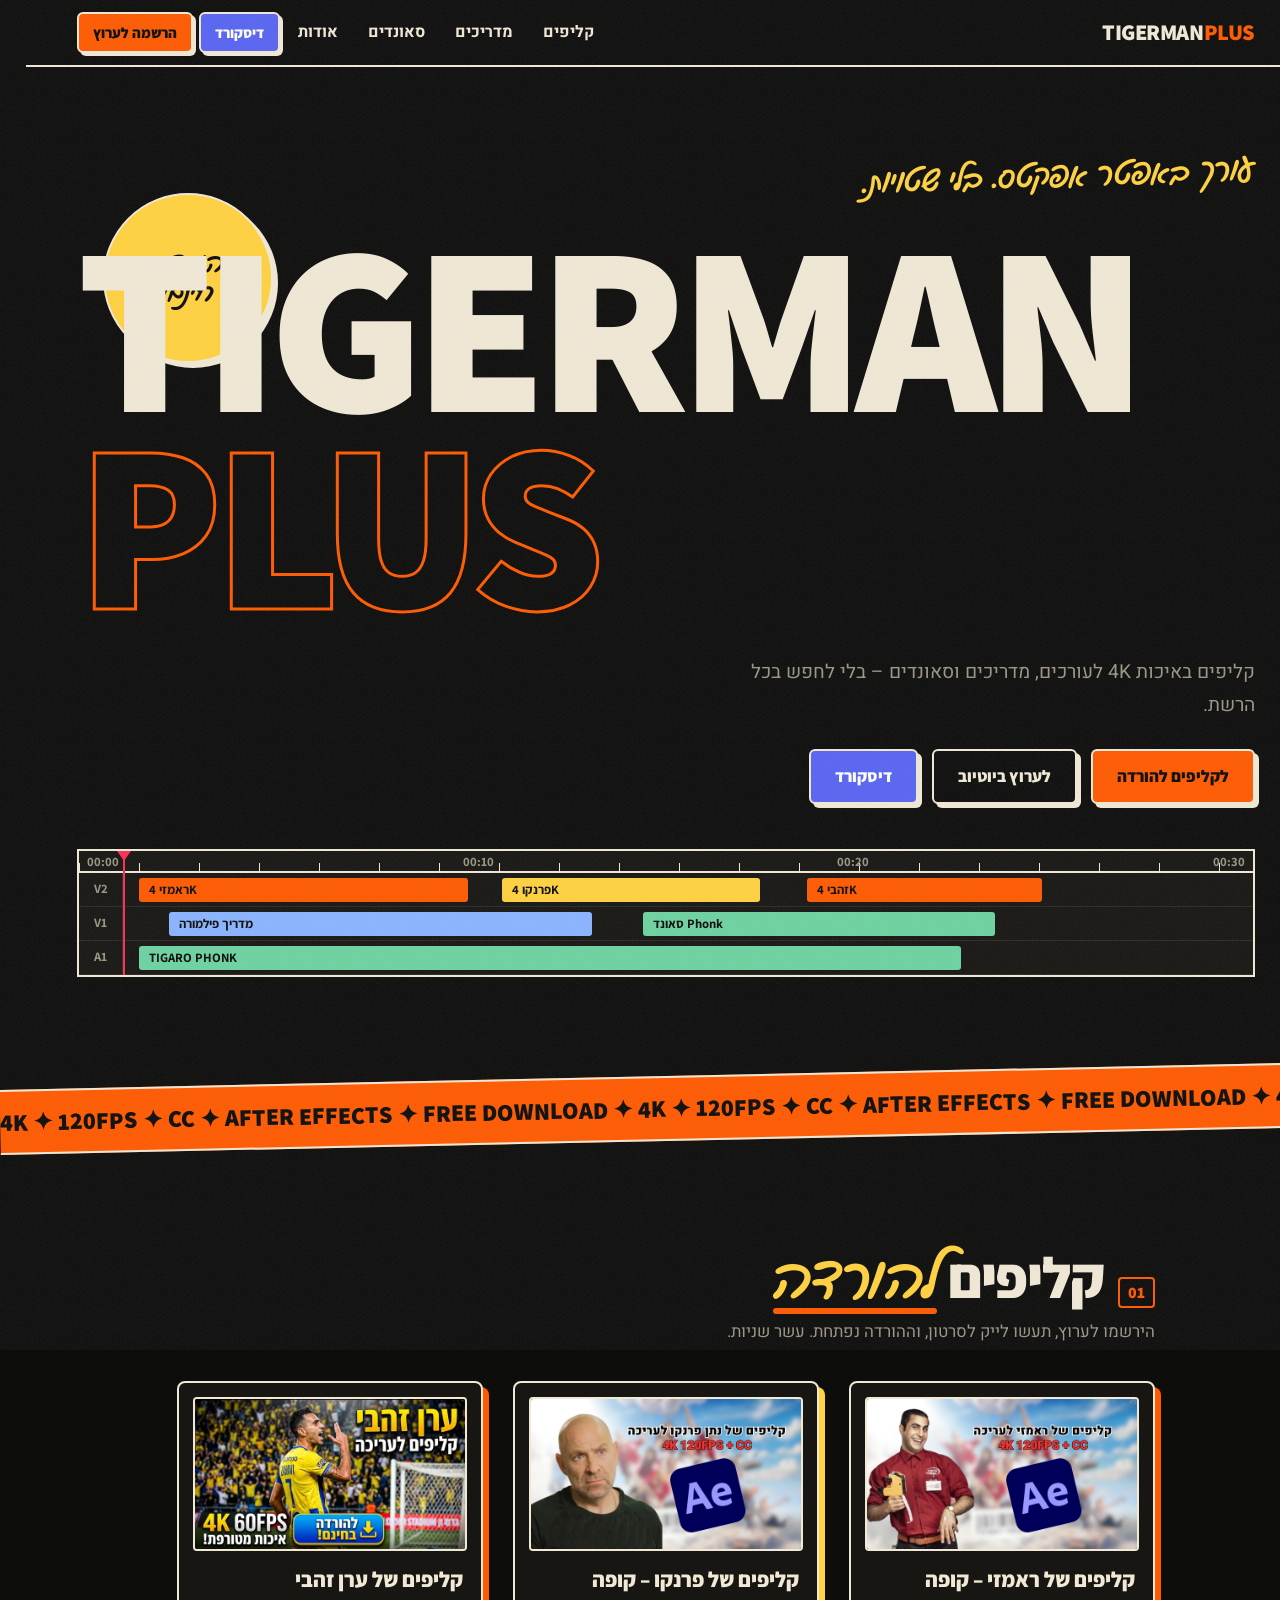
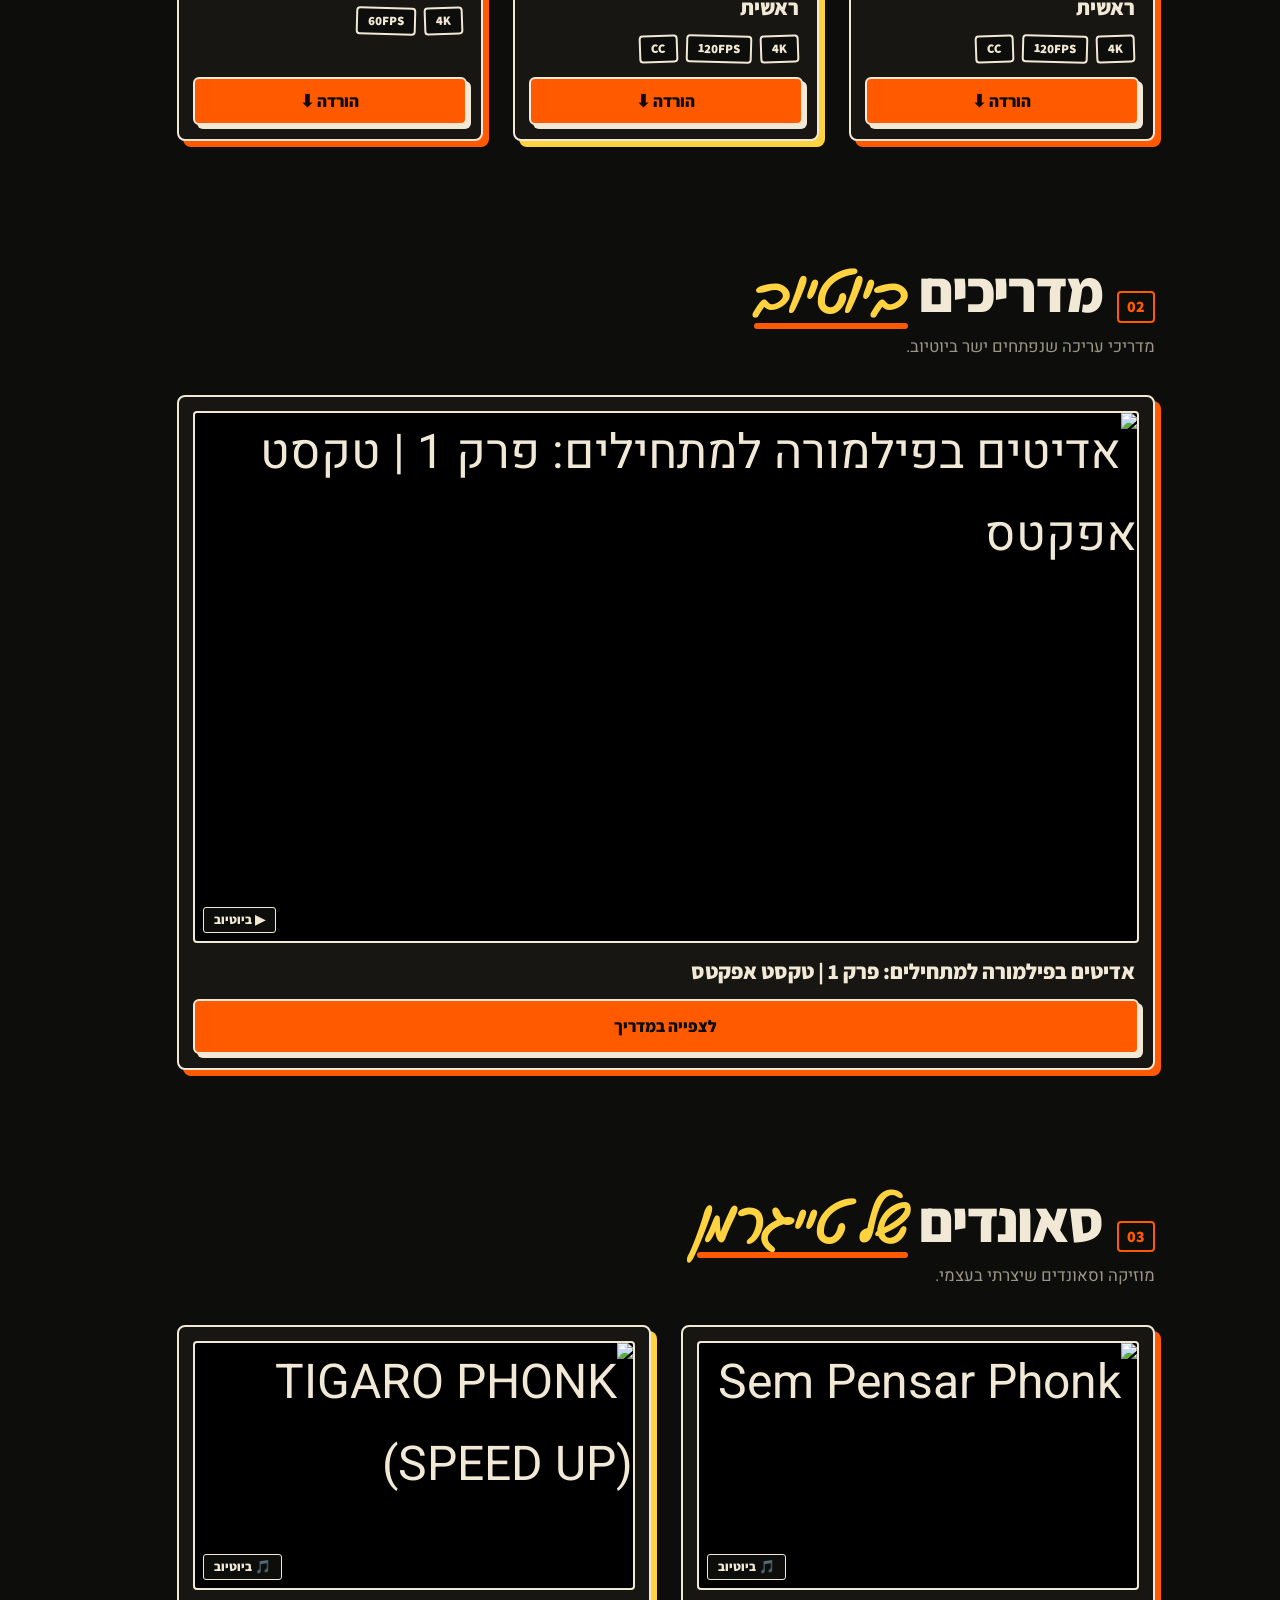
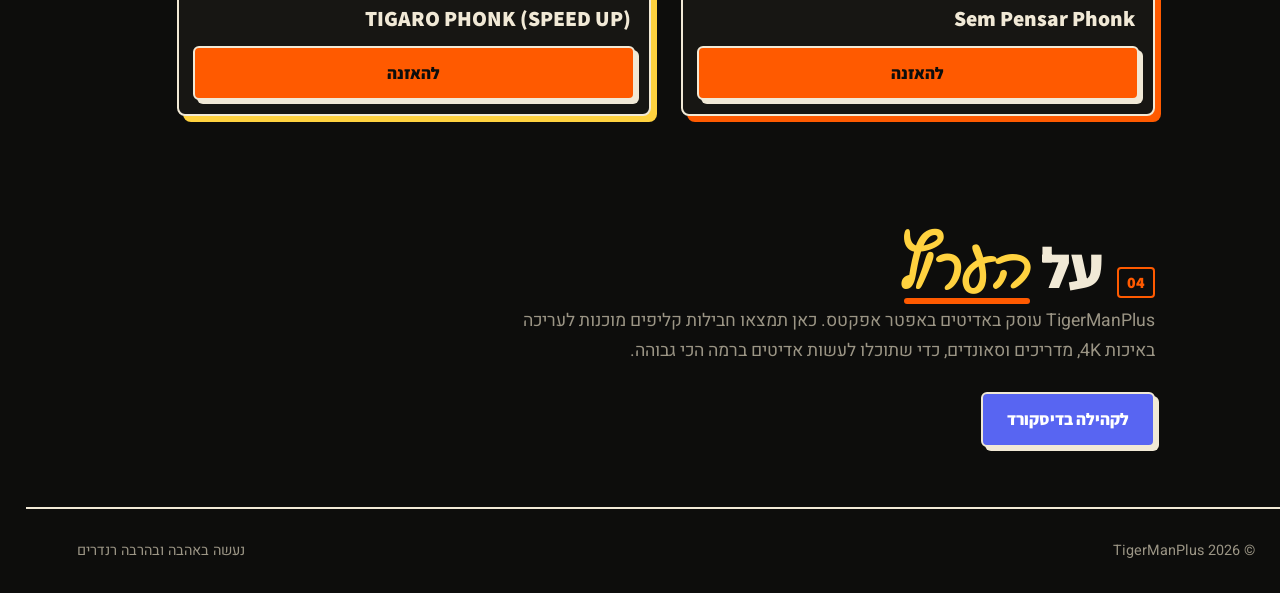
==== commit f88dbcf0: "Always require subscribe+like before each download Co-Authored-By: Claude Sonnet 5.5 <noreply@anthro" ====
--- a/index.html
+++ b/index.html
@@ -8,7 +8,7 @@
 <link rel="preconnect" href="https://fonts.googleapis.com">
 <link rel="preconnect" href="https://fonts.gstatic.com" crossorigin>
 <link href="https://fonts.googleapis.com/css2?family=Assistant:wght@400;600;800&family=Gveret+Levin&family=Heebo:wght@400;500;700&display=swap" rel="stylesheet">
-<link rel="stylesheet" href="style.css?v=3">
+<link rel="stylesheet" href="style.css?v=4">
 </head>
 <body>
 
@@ -97,6 +97,6 @@
   </div>
 </div>
 
-<script src="script.js?v=3"></script>
+<script src="script.js?v=4"></script>
 </body>
 </html>
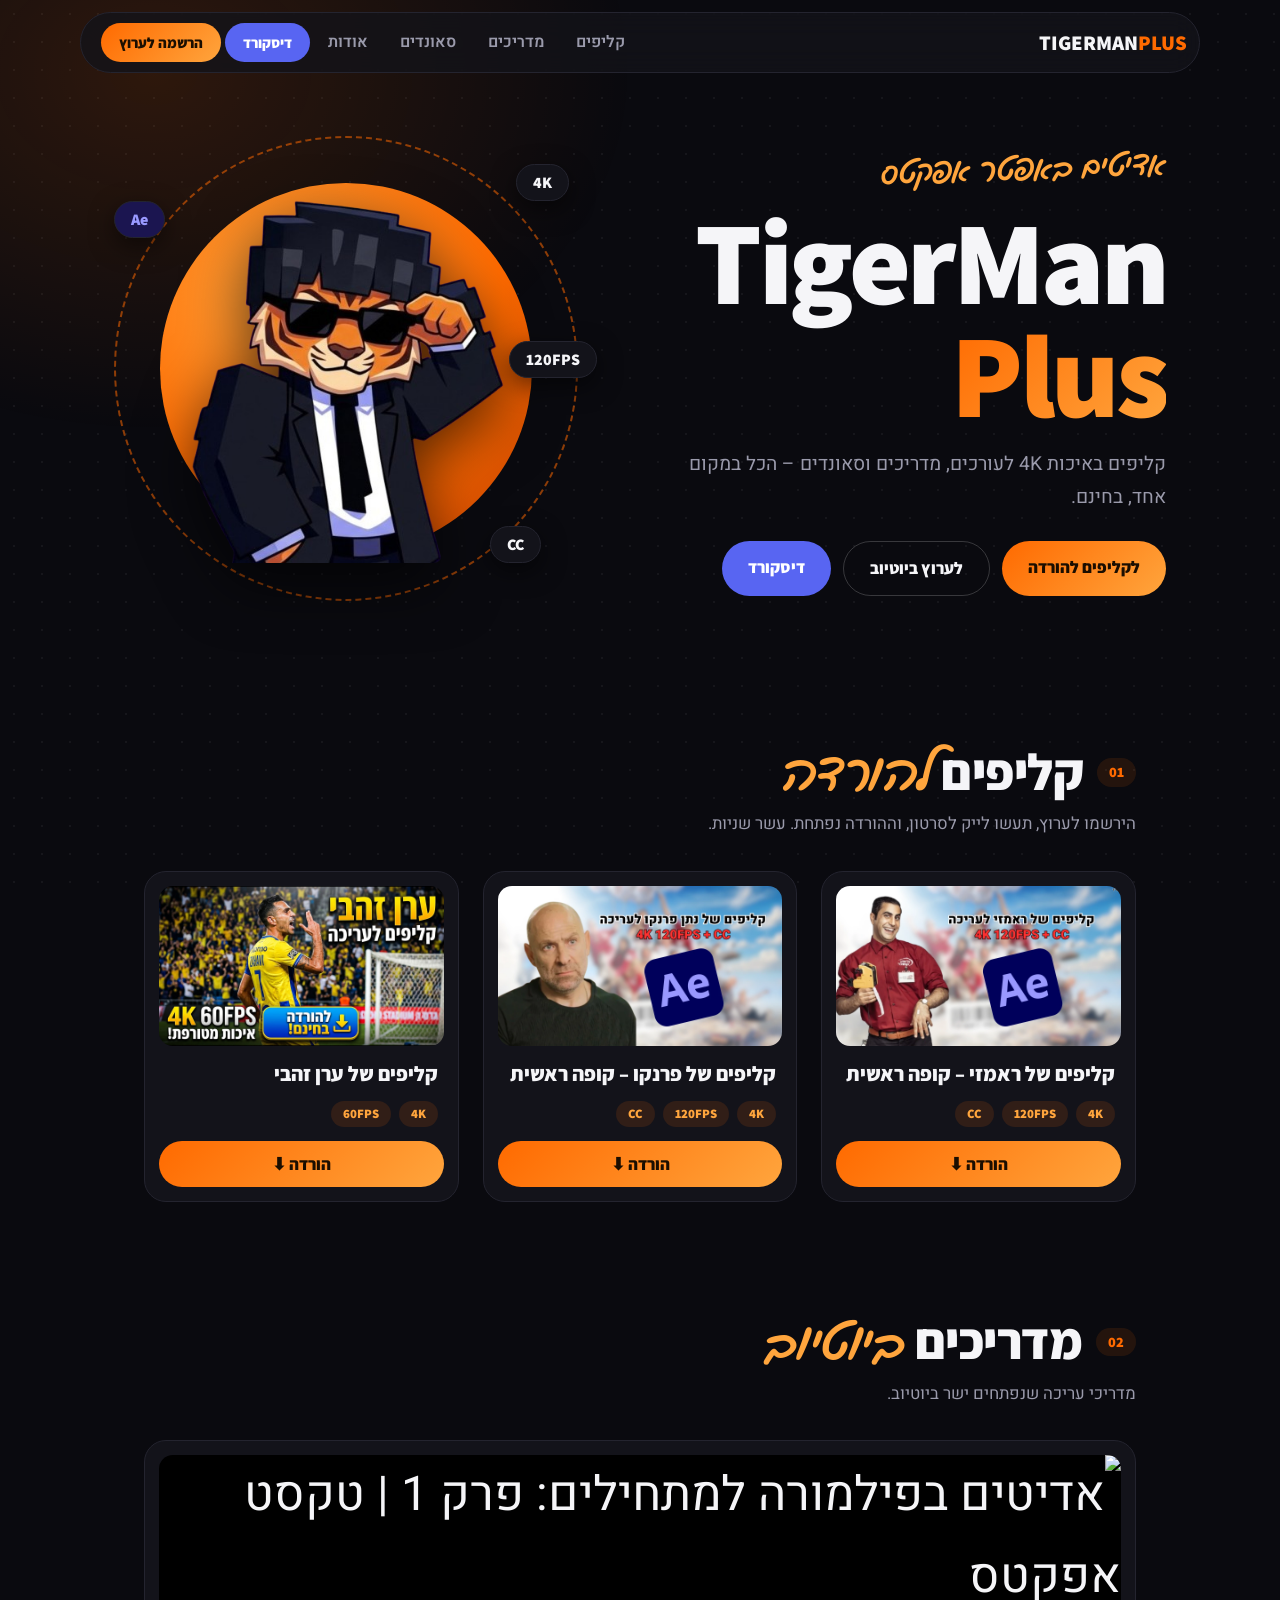
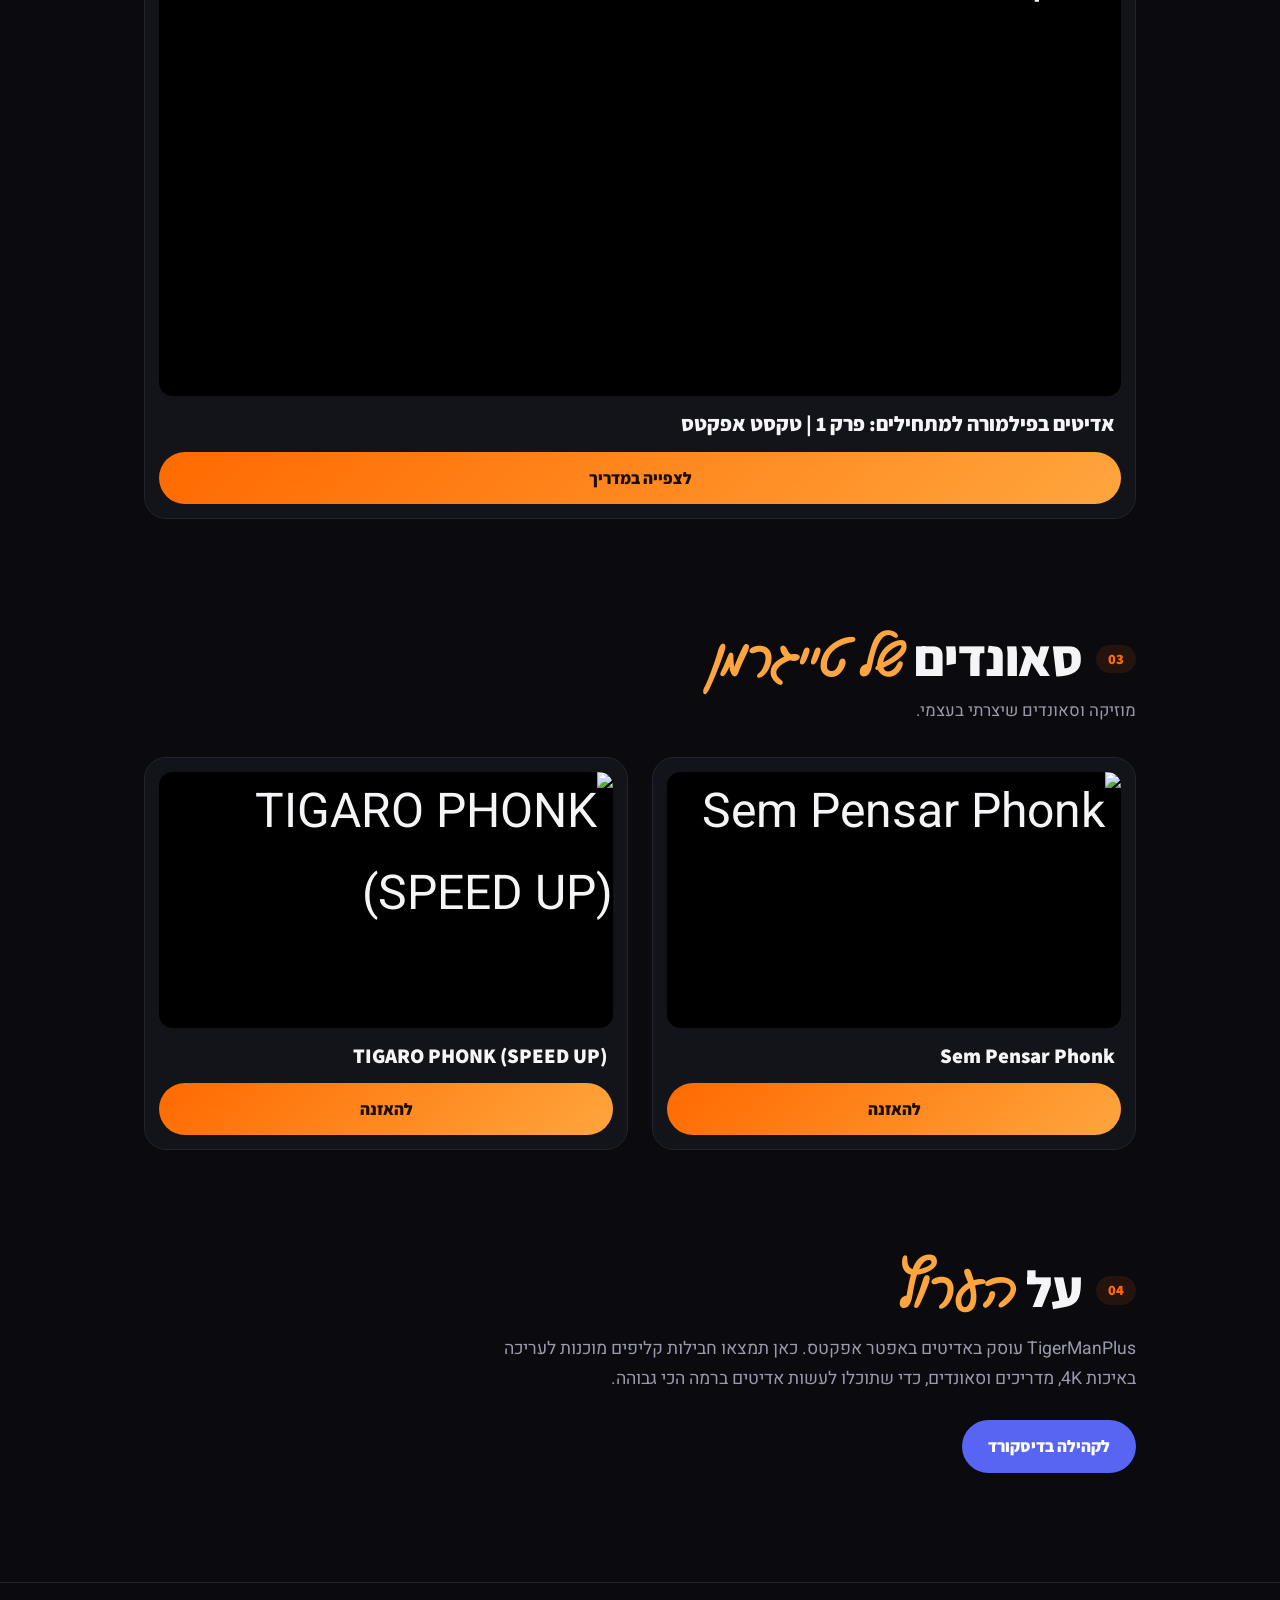
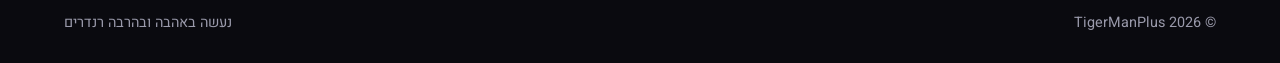
==== commit 48c85d05: "New design with mascot in hero Co-Authored-By: Claude Sonnet 5.5 <noreply@anthropic.com>" ====
--- a/index.html
+++ b/index.html
@@ -8,7 +8,7 @@
 <link rel="preconnect" href="https://fonts.googleapis.com">
 <link rel="preconnect" href="https://fonts.gstatic.com" crossorigin>
 <link href="https://fonts.googleapis.com/css2?family=Assistant:wght@400;600;800&family=Gveret+Levin&family=Heebo:wght@400;500;700&display=swap" rel="stylesheet">
-<link rel="stylesheet" href="style.css?v=4">
+<link rel="stylesheet" href="style.css?v=5">
 </head>
 <body>
 
@@ -26,28 +26,28 @@
 
 <main id="top">
   <section class="hero">
-    <div class="sticker">הורדה<br>חינם!</div>
-    <p class="tag">עורך באפטר אפקטס. בלי שטויות.</p>
-    <h1 dir="ltr" aria-label="TigerManPlus"><span class="l"><i>Tigerman</i></span><span class="l"><i>Plus</i></span></h1>
-    <p class="sub">קליפים באיכות 4K לעורכים, מדריכים וסאונדים – בלי לחפש בכל הרשת.</p>
-    <div class="cta">
-      <a class="btn" href="#clips">לקליפים להורדה</a>
-      <a class="btn btn-ghost" id="heroYt" target="_blank" rel="noopener">לערוץ ביוטיוב</a>
-      <a class="btn btn-discord" id="heroDiscord" target="_blank" rel="noopener">דיסקורד</a>
+    <div class="hero-text">
+      <p class="tag">אדיטים באפטר אפקטס</p>
+      <h1 dir="ltr" aria-label="TigerManPlus"><span class="w">Tiger</span><span class="w">Man</span><span class="w o">Plus</span></h1>
+      <p class="sub">קליפים באיכות 4K לעורכים, מדריכים וסאונדים – הכל במקום אחד, בחינם.</p>
+      <div class="cta">
+        <a class="btn" href="#clips">לקליפים להורדה</a>
+        <a class="btn btn-ghost" id="heroYt" target="_blank" rel="noopener">לערוץ ביוטיוב</a>
+        <a class="btn btn-discord" id="heroDiscord" target="_blank" rel="noopener">דיסקורד</a>
+      </div>
     </div>
-
-    <div class="timeline" aria-hidden="true">
-      <div class="ruler"><span>00:00</span><span>00:10</span><span>00:20</span><span>00:30</span></div>
-      <div class="track"><b>V2</b><span class="clip c1" style="left:60px;width:28%">ראמזי 4K</span><span class="clip c2" style="left:36%;width:22%">פרנקו 4K</span><span class="clip c1" style="left:62%;width:20%">זהבי 4K</span></div>
-      <div class="track"><b>V1</b><span class="clip c4" style="left:90px;width:36%">מדריך פילמורה</span><span class="clip c3" style="left:48%;width:30%">סאונד Phonk</span></div>
-      <div class="track"><b>A1</b><span class="clip c3" style="left:60px;width:70%">TIGARO PHONK</span></div>
-      <div class="playhead"></div>
+    <div class="hero-char" aria-hidden="true">
+      <div class="ring"></div>
+      <div class="blob"></div>
+      <img src="assets/tiger.png" alt="TigerMan">
+      <span class="chip c-a">4K</span>
+      <span class="chip c-b">120FPS</span>
+      <span class="chip c-c">CC</span>
+      <span class="chip c-d">Ae</span>
     </div>
   </section>
 
-  <div class="marquee" aria-hidden="true"><div>4K ✦ 120FPS ✦ CC ✦ AFTER EFFECTS ✦ FREE DOWNLOAD ✦ 4K ✦ 120FPS ✦ CC ✦ AFTER EFFECTS ✦ FREE DOWNLOAD ✦ 4K ✦ 120FPS ✦ CC ✦ AFTER EFFECTS ✦ FREE DOWNLOAD ✦ 4K ✦ 120FPS ✦ CC ✦ AFTER EFFECTS ✦ FREE DOWNLOAD ✦</div></div>
-
-  <section id="clips" class="section">
+<section id="clips" class="section">
     <div class="sh rv"><span class="tc">01</span><h2>קליפים <em>להורדה</em></h2></div>
     <p class="lead rv">הירשמו לערוץ, תעשו לייק לסרטון, וההורדה נפתחת. עשר שניות.</p>
     <div class="grid" id="grid"></div>
@@ -97,6 +97,6 @@
   </div>
 </div>
 
-<script src="script.js?v=4"></script>
+<script src="script.js?v=5"></script>
 </body>
 </html>
--- a/style.css
+++ b/style.css
@@ -1,107 +1,91 @@
-:root{--bg:#0d0d0c;--ink:#f1e9d6;--mute:#9b9585;--o:#ff5a00;--y:#ffd23f;--line:#2c2a25;--panel:#171613;--discord:#5865f2}
+:root{--bg:#0a0a0f;--card:#13131a;--line:#24242f;--text:#f5f5f8;--mute:#9a9aab;--o:#ff6a00;--o2:#ffa53d;--discord:#5865f2}
 *{box-sizing:border-box;margin:0}
 html{scroll-behavior:smooth}
-body{background:var(--bg);color:var(--ink);font-family:"Heebo",sans-serif;line-height:1.7;overflow-x:hidden}
-body::after{content:"";position:fixed;inset:-50%;z-index:50;pointer-events:none;opacity:.09;background-image:url("data:image/svg+xml;utf8,<svg xmlns='http://www.w3.org/2000/svg' width='200' height='200'><filter id='n'><feTurbulence type='fractalNoise' baseFrequency='.9' numOctaves='2'/></filter><rect width='100%' height='100%' filter='url(%23n)'/></svg>");animation:grain 1s steps(6) infinite}
-@keyframes grain{0%{transform:translate(0,0)}20%{transform:translate(-3%,2%)}40%{transform:translate(2%,-3%)}60%{transform:translate(-2%,-1%)}80%{transform:translate(3%,3%)}100%{transform:translate(0,0)}}
+body{background:var(--bg);color:var(--text);font-family:"Heebo",sans-serif;line-height:1.7;overflow-x:hidden}
+body::before{content:"";position:fixed;inset:0;z-index:-1;background:radial-gradient(800px 600px at 12% 8%,#ff6a0026,transparent 60%),radial-gradient(circle,#ffffff0d 1px,transparent 1.5px) 0 0/28px 28px}
 a{color:inherit;text-decoration:none}
 ::selection{background:var(--o);color:#000}
-h1,h2,h3,.logo,.btn,.tc,.badge{font-family:"Assistant",sans-serif}
+h1,h2,h3,.logo,.btn,.badge,.tc,.chip{font-family:"Assistant",sans-serif}
 
-/* nav */
-.nav{position:sticky;top:0;z-index:10;display:flex;justify-content:space-between;align-items:center;gap:12px;flex-wrap:wrap;padding:12px 4vw;background:var(--bg);border-bottom:2px solid var(--ink)}
-.logo{font-weight:800;font-size:1.4rem;letter-spacing:-.02em;direction:ltr}.logo span{color:var(--o)}
-.nav nav{display:flex;gap:6px;align-items:center;flex-wrap:wrap}
-.nav nav>a:not(.btn){font-weight:700;padding:4px 12px;border-radius:99px;transition:background .2s,color .2s}
-.nav nav>a:not(.btn):hover{background:var(--ink);color:var(--bg)}
+.nav{position:sticky;top:12px;z-index:10;margin:12px auto 0;width:min(1120px,94vw);display:flex;justify-content:space-between;align-items:center;gap:12px;flex-wrap:wrap;padding:10px 12px 10px 20px;border-radius:99px;background:#13131acc;backdrop-filter:blur(14px);border:1px solid var(--line)}
+.logo{font-weight:800;font-size:1.3rem;direction:ltr}.logo span{color:var(--o)}
+.nav nav{display:flex;gap:4px;align-items:center;flex-wrap:wrap}
+.nav nav>a:not(.btn){font-weight:600;padding:6px 14px;border-radius:99px;color:var(--mute);transition:.2s}
+.nav nav>a:not(.btn):hover{color:var(--text);background:#ffffff12}
 
-/* buttons – flat, hard shadow */
-.btn{display:inline-block;background:var(--o);color:#0d0d0c;font-weight:800;padding:11px 24px;border:2px solid var(--ink);border-radius:6px;cursor:pointer;font-size:1.05rem;box-shadow:4px 4px 0 var(--ink);transition:transform .12s,box-shadow .12s}
-.btn:hover{transform:translate(-2px,-2px);box-shadow:6px 6px 0 var(--ink)}
-.btn:active{transform:translate(3px,3px);box-shadow:1px 1px 0 var(--ink)}
-.btn-small{padding:6px 14px;font-size:.92rem;box-shadow:3px 3px 0 var(--ink)}
-.btn-ghost{background:var(--bg);color:var(--ink)}
+.btn{position:relative;overflow:hidden;display:inline-block;background:linear-gradient(135deg,var(--o),var(--o2));color:#1b0e00;font-weight:800;padding:12px 26px;border:0;border-radius:99px;cursor:pointer;font-size:1.05rem;transition:transform .2s,box-shadow .2s}
+.btn::after{content:"";position:absolute;top:0;bottom:0;width:40%;left:-60%;background:linear-gradient(100deg,transparent,#ffffff66,transparent);transform:skewX(-20deg);transition:left .6s}
+.btn:hover{transform:translateY(-3px);box-shadow:0 10px 30px #ff6a0055}
+.btn:hover::after{left:130%}
+.btn-small{padding:7px 18px;font-size:.92rem}
+.btn-ghost{background:transparent;color:var(--text);border:1px solid #ffffff30}
+.btn-ghost:hover{box-shadow:none;border-color:var(--o)}
 .btn-discord{background:var(--discord);color:#fff}
+.btn-discord:hover{box-shadow:0 10px 30px #5865f255}
 .btn-full{width:100%;margin-top:16px}
-.btn:disabled{opacity:.35;cursor:not-allowed;transform:none;box-shadow:4px 4px 0 var(--ink)}
+.btn:disabled{opacity:.35;cursor:not-allowed;transform:none;box-shadow:none}
 
 /* hero */
-.hero{position:relative;padding:9vh 4vw 6vh;overflow:hidden}
-.tag{font-family:"Gveret Levin",cursive;font-size:clamp(1.4rem,3vw,2rem);color:var(--y);transform:rotate(-2deg);display:inline-block}
-h1{direction:ltr;font-weight:800;line-height:.82;letter-spacing:-.04em;font-size:clamp(4rem,19vw,15rem);margin:.1em 0 .15em;text-transform:uppercase}
-h1 .l{display:block;overflow:hidden}
-h1 .l i{display:block;font-style:normal;transform:translateY(105%);animation:rise .9s cubic-bezier(.2,.8,.2,1) forwards}
-h1 .l:nth-child(2) i{animation-delay:.12s;color:transparent;-webkit-text-stroke:3px var(--o)}
-@keyframes rise{to{transform:none}}
-.sub{max-width:520px;font-size:1.2rem;color:var(--mute);margin-bottom:28px}
-.cta{display:flex;gap:14px;flex-wrap:wrap}
-.sticker{position:absolute;left:6vw;top:14vh;width:clamp(110px,15vw,170px);aspect-ratio:1;border-radius:50%;background:var(--y);color:#0d0d0c;display:grid;place-items:center;text-align:center;font-family:"Gveret Levin",cursive;font-size:clamp(1.1rem,2.2vw,1.7rem);line-height:1.05;border:2px solid var(--ink);box-shadow:5px 5px 0 var(--ink);animation:wob 5s ease-in-out infinite}
-@keyframes wob{0%,100%{transform:rotate(-10deg) scale(1)}50%{transform:rotate(8deg) scale(1.06)}}
+.hero{max-width:1180px;margin:0 auto;padding:7vh 5vw 8vh;display:grid;grid-template-columns:1.1fr .9fr;align-items:center;gap:20px}
+.tag{display:inline-block;font-family:"Gveret Levin",cursive;font-size:clamp(1.4rem,3vw,2rem);color:var(--o2);margin-bottom:4px;transform:rotate(-2deg)}
+h1{direction:ltr;text-align:right;font-weight:800;font-size:clamp(3.4rem,9.5vw,7.4rem);line-height:.95;letter-spacing:-.03em;margin:6px 0 18px}
+h1 .w{display:inline-block;opacity:0;transform:translateY(40px);animation:up .8s cubic-bezier(.2,.8,.2,1) forwards}
+h1 .w:nth-child(2){animation-delay:.1s}h1 .w:nth-child(3){animation-delay:.2s}
+h1 .o{background:linear-gradient(135deg,var(--o),var(--o2));-webkit-background-clip:text;background-clip:text;color:transparent}
+@keyframes up{to{opacity:1;transform:none}}
+.sub{max-width:480px;font-size:1.2rem;color:var(--mute);margin-bottom:28px}
+.cta{display:flex;gap:12px;flex-wrap:wrap}
 
-/* timeline strip */
-.timeline{margin:5vh 0 0;border:2px solid var(--ink);background:var(--panel);position:relative;direction:ltr;font-family:"Assistant",sans-serif;font-size:.8rem;font-weight:700}
-.ruler{height:22px;border-bottom:2px solid var(--ink);background:repeating-linear-gradient(90deg,var(--ink) 0 1px,transparent 1px 60px) 0 100%/100% 8px no-repeat;color:var(--mute);padding:0 8px;display:flex;justify-content:space-between}
-.track{display:flex;align-items:center;height:34px;border-bottom:1px solid var(--line);position:relative}
-.track:last-child{border:0}
-.track b{width:44px;text-align:center;color:var(--mute);border-right:1px solid var(--line);height:100%;display:grid;place-items:center}
-.clip{position:absolute;top:5px;height:24px;border-radius:3px;padding:0 10px;display:flex;align-items:center;color:#0d0d0c;white-space:nowrap}
-.c1{background:var(--o)}.c2{background:var(--y)}.c3{background:#6dd3a0}.c4{background:#8ab4ff}
-.playhead{position:absolute;top:0;bottom:0;width:2px;background:#ff2d55;left:44px;animation:play 9s linear infinite;z-index:2}
-.playhead::before{content:"";position:absolute;top:0;left:-6px;border:7px solid transparent;border-top:10px solid #ff2d55;border-bottom:0}
-@keyframes play{from{left:44px}to{left:100%}}
-
-/* marquee */
-.marquee{direction:ltr;background:var(--o);color:#0d0d0c;border-block:2px solid var(--ink);overflow:hidden;white-space:nowrap;transform:rotate(-1.2deg);margin:5vh -2vw;padding:10px 0}
-.marquee div{display:inline-block;font-family:"Assistant",sans-serif;font-weight:800;font-size:1.5rem;animation:mq 22s linear infinite}
-@keyframes mq{to{transform:translateX(-50%)}}
+.hero-char{position:relative;aspect-ratio:1;width:100%;max-width:470px;justify-self:start}
+.hero-char img{position:absolute;inset:4% 6% 0;width:88%;z-index:2;filter:drop-shadow(0 20px 30px #000a);animation:bob 4.5s ease-in-out infinite}
+.blob{position:absolute;inset:10%;border-radius:50%;background:radial-gradient(circle at 35% 30%,var(--o2),var(--o) 60%,#b83a00);animation:morph 9s ease-in-out infinite}
+.ring{position:absolute;inset:0;border-radius:50%;border:2px dashed #ff6a0088;animation:spin 30s linear infinite}
+@keyframes spin{to{transform:rotate(360deg)}}
+@keyframes bob{0%,100%{transform:translateY(0) rotate(-1deg)}50%{transform:translateY(-14px) rotate(1.5deg)}}
+@keyframes morph{0%,100%{border-radius:50%}33%{border-radius:56% 44% 48% 52%/50% 56% 44% 50%}66%{border-radius:46% 54% 52% 48%/54% 46% 54% 46%}}
+.chip{position:absolute;z-index:3;background:var(--card);border:1px solid var(--line);padding:4px 16px;border-radius:99px;font-weight:800;font-size:1rem;direction:ltr;box-shadow:0 8px 24px #0008;animation:float 5s ease-in-out infinite}
+.c-a{top:6%;right:2%}.c-b{top:44%;right:-4%;animation-delay:-1.5s}.c-c{bottom:8%;right:8%;animation-delay:-3s}.c-d{top:14%;left:0;background:#1b1550;color:#9999ff;animation-delay:-2s}
+@keyframes float{0%,100%{transform:translateY(0)}50%{transform:translateY(-12px)}}
 
 /* sections */
-.section{max-width:1080px;margin:0 auto;padding:60px 4vw}
-.sh{display:flex;align-items:baseline;gap:14px;margin-bottom:6px;flex-wrap:wrap}
-.tc{font-family:"Assistant",sans-serif;font-weight:800;color:var(--o);font-size:1rem;border:2px solid var(--o);padding:0 8px;border-radius:4px;direction:ltr}
-h2{font-size:clamp(2.2rem,6vw,3.6rem);font-weight:800;line-height:1.1;letter-spacing:-.02em}
-h2 em{font-style:normal;font-family:"Gveret Levin",cursive;font-weight:400;color:var(--y);position:relative;display:inline-block}
-h2 em::after{content:"";position:absolute;left:0;right:0;bottom:-4px;height:6px;background:var(--o);transform:scaleX(0);transform-origin:right;transition:transform .8s .3s;border-radius:4px}
-.in h2 em::after{transform:scaleX(1)}
-.lead{color:var(--mute);margin:8px 0 34px;font-size:1.05rem}
+.section{max-width:1120px;margin:0 auto;padding:70px 5vw 40px}
+.sh{display:flex;align-items:center;gap:14px;flex-wrap:wrap}
+.tc{font-weight:800;font-size:.9rem;color:var(--o);background:#ff6a001c;padding:2px 12px;border-radius:99px;direction:ltr}
+h2{font-size:clamp(2.1rem,5.5vw,3.2rem);font-weight:800;line-height:1.15;letter-spacing:-.01em}
+h2 em{font-style:normal;font-family:"Gveret Levin",cursive;font-weight:400;color:var(--o2)}
+.lead{color:var(--mute);margin:8px 0 32px;font-size:1.05rem}
 
-/* cards */
-.grid{display:grid;grid-template-columns:repeat(auto-fit,minmax(300px,1fr));gap:30px}
-.card{background:var(--panel);border:2px solid var(--ink);border-radius:8px;padding:14px;display:flex;flex-direction:column;gap:14px;box-shadow:6px 6px 0 var(--o);transition:transform .2s,box-shadow .2s;will-change:transform}
-.card:nth-child(even){box-shadow:6px 6px 0 var(--y)}
-.card:hover{box-shadow:10px 10px 0 var(--ink)}
-.thumb{aspect-ratio:16/9;background:#000;border:2px solid var(--ink);border-radius:4px;overflow:hidden;position:relative;display:grid;place-items:center;font-size:3rem}
+.grid{display:grid;grid-template-columns:repeat(auto-fit,minmax(300px,1fr));gap:24px}
+.card{background:var(--card);border:1px solid var(--line);border-radius:22px;padding:14px;display:flex;flex-direction:column;gap:14px;transition:border-color .25s,box-shadow .25s}
+.card:hover{border-color:var(--o);box-shadow:0 18px 50px #00000099,0 0 0 1px var(--o)}
+.thumb{aspect-ratio:16/9;background:#000;border-radius:14px;overflow:hidden;position:relative;display:grid;place-items:center;font-size:3rem}
 .thumb img{width:100%;height:100%;object-fit:cover;display:block;transition:transform .5s}
-.card:hover .thumb img{transform:scale(1.07)}
-.play{position:absolute;bottom:8px;left:8px;background:var(--bg);border:1px solid var(--ink);padding:1px 10px;font-size:.8rem;font-weight:800;font-family:"Assistant",sans-serif;border-radius:3px}
-.card h3{font-size:1.35rem;font-weight:800;line-height:1.3;padding:0 4px}
-.badges{display:flex;gap:8px;flex-wrap:wrap;padding:0 4px}
-.badge{font-size:.8rem;font-weight:800;padding:1px 10px;border:2px solid var(--ink);border-radius:4px;direction:ltr;background:var(--bg)}
-.badge:nth-child(odd){transform:rotate(-2deg)}.badge:nth-child(even){transform:rotate(1.5deg)}
+.card:hover .thumb img{transform:scale(1.06)}
+.play{position:absolute;bottom:10px;left:10px;background:#000b;backdrop-filter:blur(6px);padding:2px 12px;font-size:.8rem;font-weight:800;border-radius:99px;font-family:"Assistant",sans-serif}
+.card h3{font-size:1.3rem;font-weight:800;line-height:1.3;padding:0 6px}
+.badges{display:flex;gap:8px;flex-wrap:wrap;padding:0 6px}
+.badge{font-size:.8rem;font-weight:800;padding:2px 12px;border-radius:99px;direction:ltr;background:#ff6a0020;color:var(--o2)}
 .card .btn{text-align:center;margin-top:auto}
+.about p{max-width:640px;color:var(--mute);font-size:1.1rem;margin:14px 0 26px}
 
-.about p{max-width:640px;color:var(--mute);font-size:1.1rem;margin-bottom:26px}
-
-/* reveal */
-.rv{opacity:0;transform:translateY(40px) rotate(1deg);transition:opacity .7s,transform .7s cubic-bezier(.2,.8,.2,1)}
+.rv{opacity:0;transform:translateY(36px);transition:opacity .7s,transform .7s cubic-bezier(.2,.8,.2,1)}
 .rv.in{opacity:1;transform:none}
 
-footer{border-top:2px solid var(--ink);padding:30px 4vw;display:flex;justify-content:space-between;flex-wrap:wrap;gap:8px;color:var(--mute);font-size:.9rem}
+footer{margin-top:60px;border-top:1px solid var(--line);padding:28px 5vw;display:flex;justify-content:space-between;flex-wrap:wrap;gap:8px;color:var(--mute);font-size:.9rem}
 
-/* modal */
-.overlay{position:fixed;inset:0;background:#000c;display:grid;place-items:center;z-index:60;padding:16px}
+.overlay{position:fixed;inset:0;background:#000c;backdrop-filter:blur(4px);display:grid;place-items:center;z-index:60;padding:16px}
 .overlay[hidden]{display:none}
-.modal{position:relative;background:var(--bg);border:2px solid var(--ink);border-radius:8px;padding:28px;width:100%;max-width:450px;box-shadow:8px 8px 0 var(--o);animation:pop .3s cubic-bezier(.2,1.4,.4,1)}
-@keyframes pop{from{transform:scale(.85) rotate(-2deg);opacity:0}}
-.close{position:absolute;top:10px;left:14px;background:none;border:0;color:var(--mute);font-size:1.3rem;cursor:pointer}
+.modal{position:relative;background:var(--card);border:1px solid var(--line);border-radius:24px;padding:28px;width:100%;max-width:450px;animation:pop .35s cubic-bezier(.2,1.3,.4,1)}
+@keyframes pop{from{transform:scale(.9) translateY(20px);opacity:0}}
+.close{position:absolute;top:12px;left:16px;background:none;border:0;color:var(--mute);font-size:1.3rem;cursor:pointer}
 .modal h3{font-size:1.5rem;margin-bottom:6px;font-weight:800}
 .muted{color:var(--mute)}.tiny{font-size:.8rem;margin-top:12px;text-align:center}
-.step{display:flex;align-items:center;gap:12px;border:2px solid var(--line);border-radius:6px;padding:12px;margin-top:12px;transition:border-color .3s}
+.step{display:flex;align-items:center;gap:12px;background:var(--bg);border:1px solid var(--line);border-radius:16px;padding:12px;margin-top:12px;transition:border-color .3s}
 .step div{flex:1}.step small{display:block;color:var(--mute);font-size:.78rem}
-.step.done{border-color:#6dd3a0}.step.done .num{background:#6dd3a0}
-.num{width:30px;height:30px;border-radius:50%;background:var(--o);color:#000;display:grid;place-items:center;font-weight:800;font-family:"Assistant",sans-serif;transition:background .3s}
+.step.done{border-color:#2ecc71}.step.done .num{background:#2ecc71}
+.num{width:30px;height:30px;border-radius:50%;background:var(--o);color:#000;display:grid;place-items:center;font-weight:800;font-family:"Assistant",sans-serif}
 .confirm{display:flex;gap:10px;align-items:center;margin-top:18px;cursor:pointer}
 .confirm input{width:18px;height:18px;accent-color:var(--o)}
 
-@media(max-width:700px){.sticker{display:none}.nav nav>a:not(.btn){display:none}h1 .l:nth-child(2) i{-webkit-text-stroke:2px var(--o)}}
-@media(prefers-reduced-motion:reduce){*,*::before,*::after{animation:none!important;transition:none!important}.rv{opacity:1;transform:none}h1 .l i{transform:none}}
+@media(max-width:820px){.hero{grid-template-columns:1fr;text-align:center}.hero-char{order:-1;justify-self:center;max-width:300px}h1{text-align:center}.sub{margin-inline:auto}.cta{justify-content:center}.nav nav>a:not(.btn){display:none}.chip{font-size:.85rem}}
+@media(prefers-reduced-motion:reduce){*,*::before,*::after{animation:none!important;transition:none!important}.rv,h1 .w{opacity:1;transform:none}}
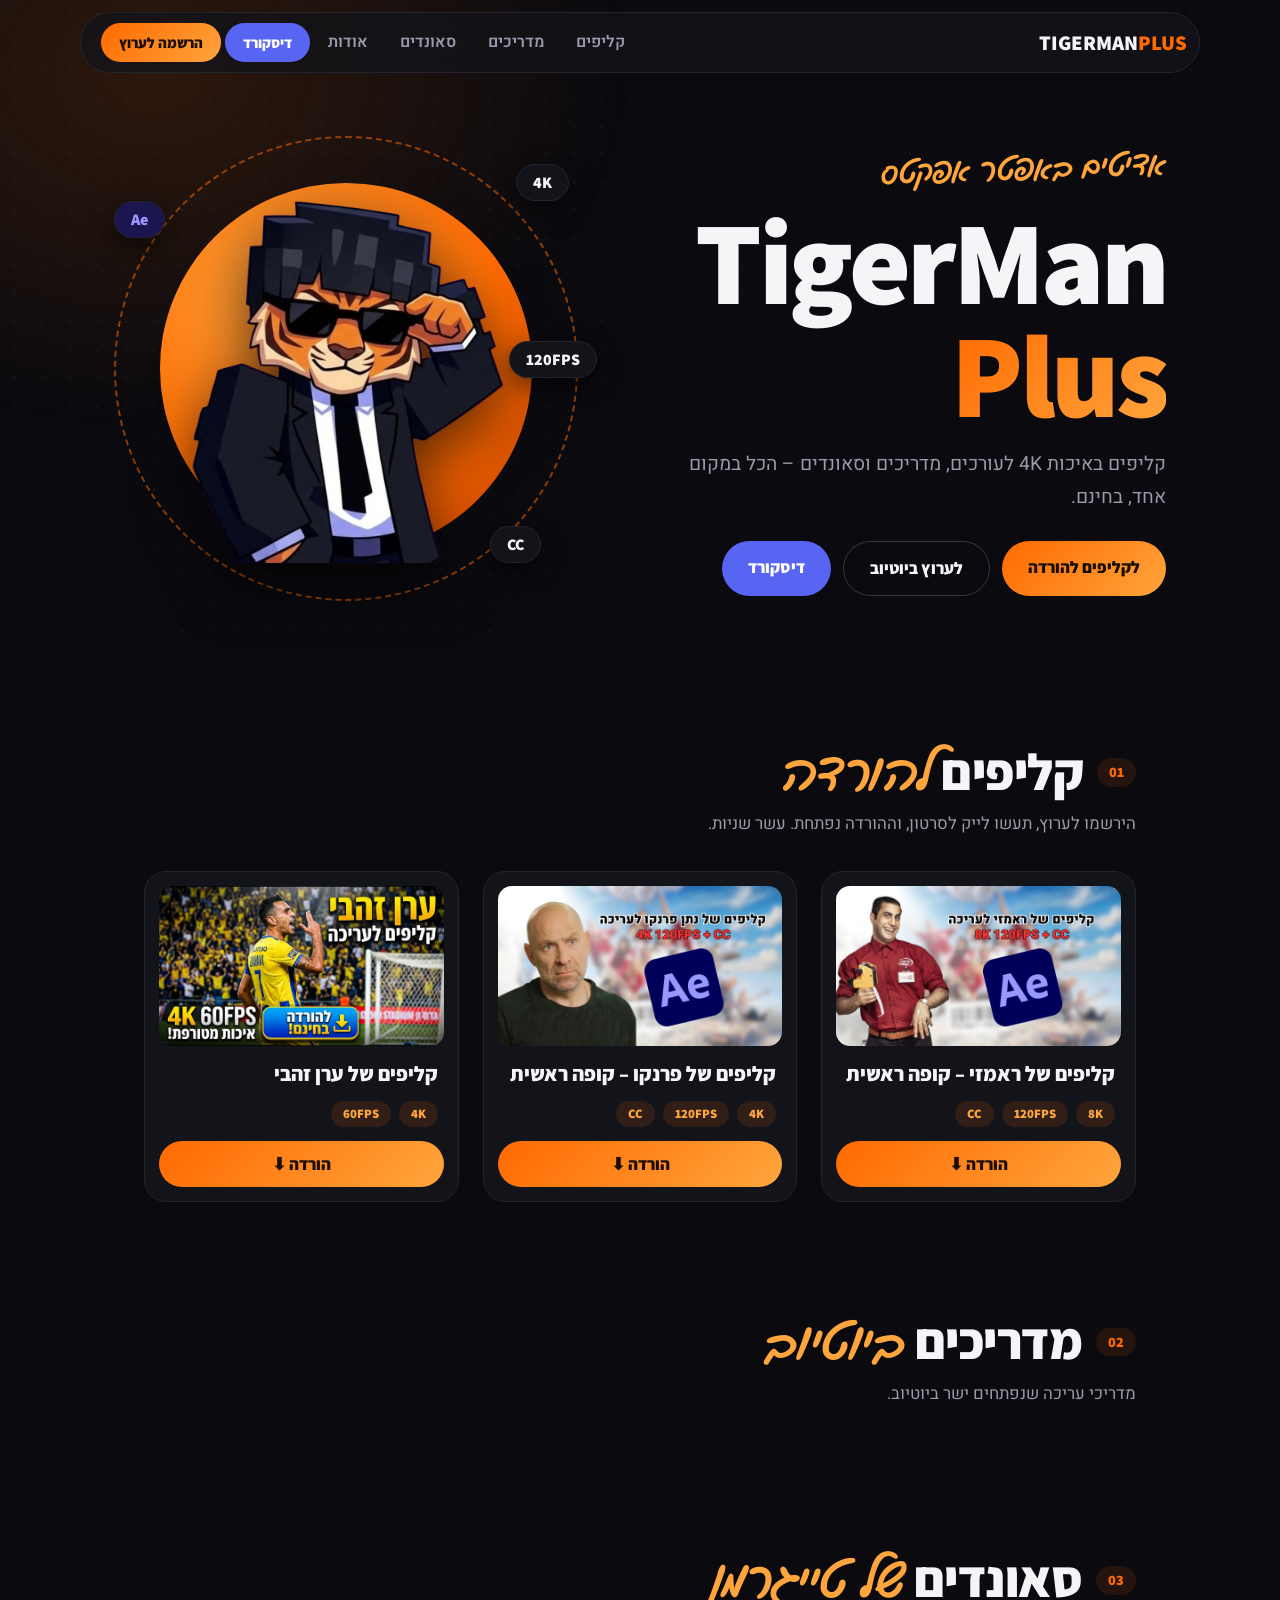
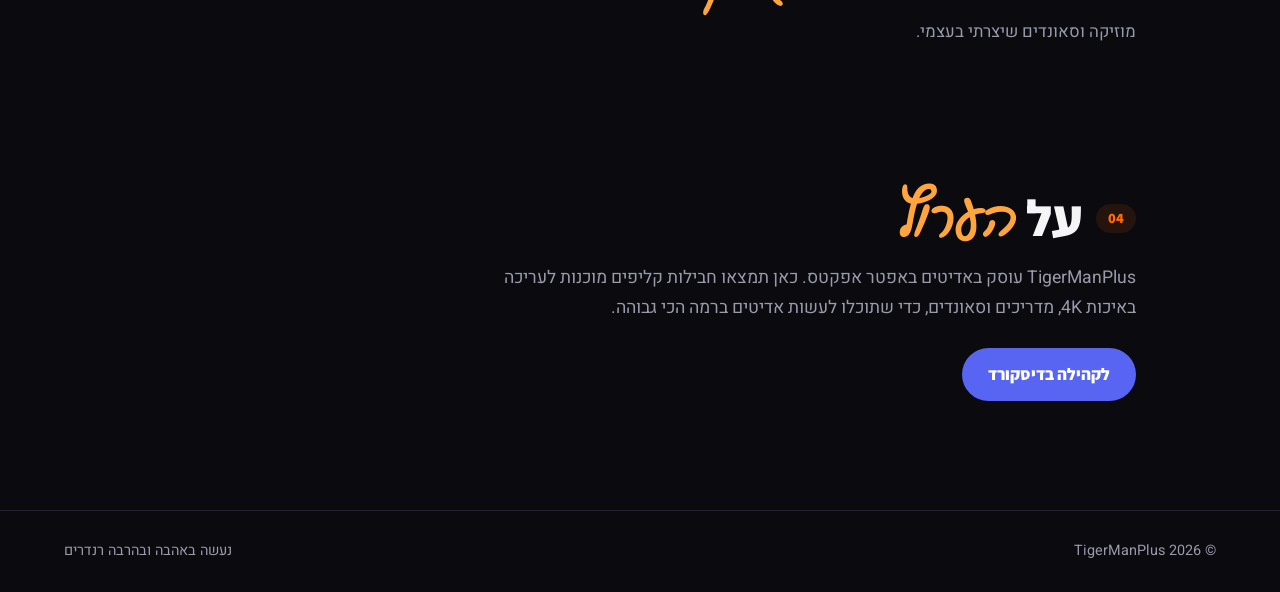
==== commit 9eb7f4fd: "Ramzi clips: 8K + new thumbnail Co-Authored-By: Claude Opus 5.5 <noreply@anthropic.com>" ====
--- a/index.html
+++ b/index.html
@@ -8,7 +8,7 @@
 <link rel="preconnect" href="https://fonts.googleapis.com">
 <link rel="preconnect" href="https://fonts.gstatic.com" crossorigin>
 <link href="https://fonts.googleapis.com/css2?family=Assistant:wght@400;600;800&family=Gveret+Levin&family=Heebo:wght@400;500;700&display=swap" rel="stylesheet">
-<link rel="stylesheet" href="style.css?v=5">
+<link rel="stylesheet" href="style.css?v=6">
 </head>
 <body>
 
@@ -97,6 +97,6 @@
   </div>
 </div>
 
-<script src="script.js?v=5"></script>
+<script src="script.js?v=6"></script>
 </body>
 </html>
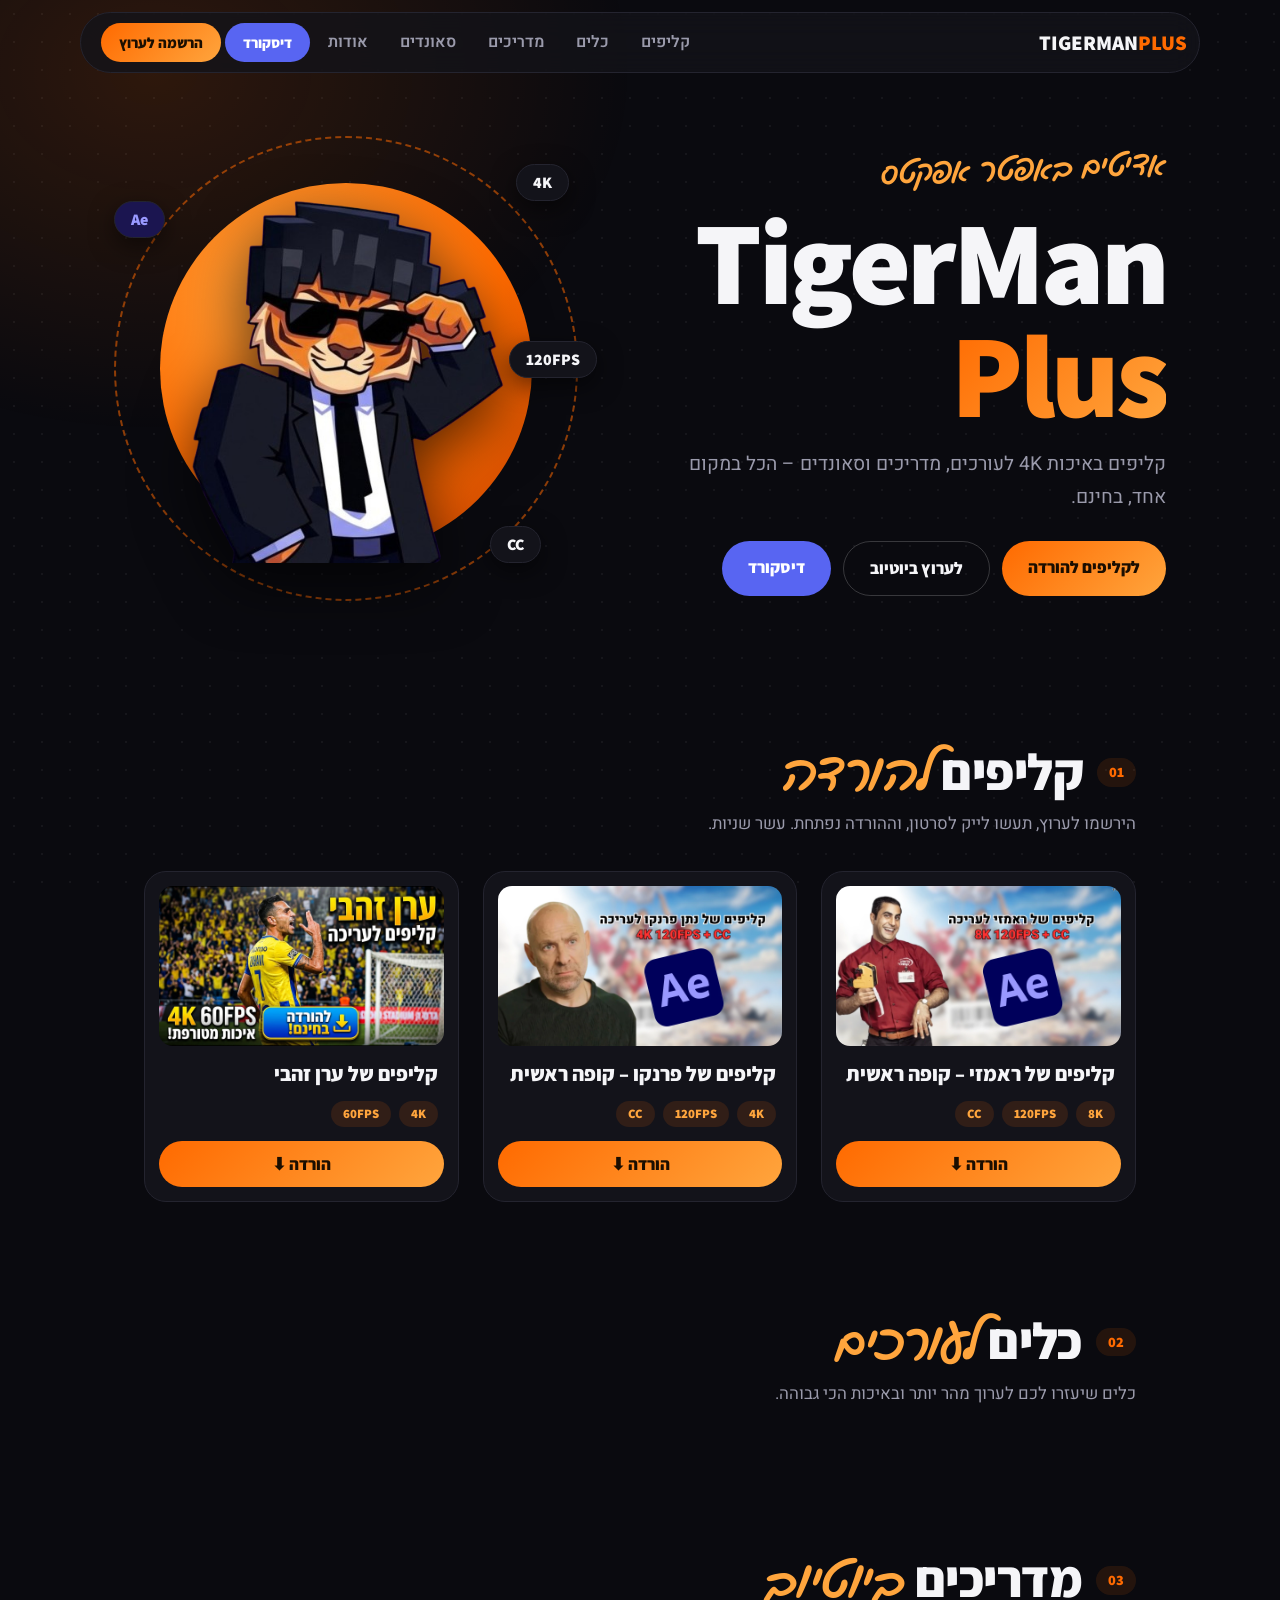
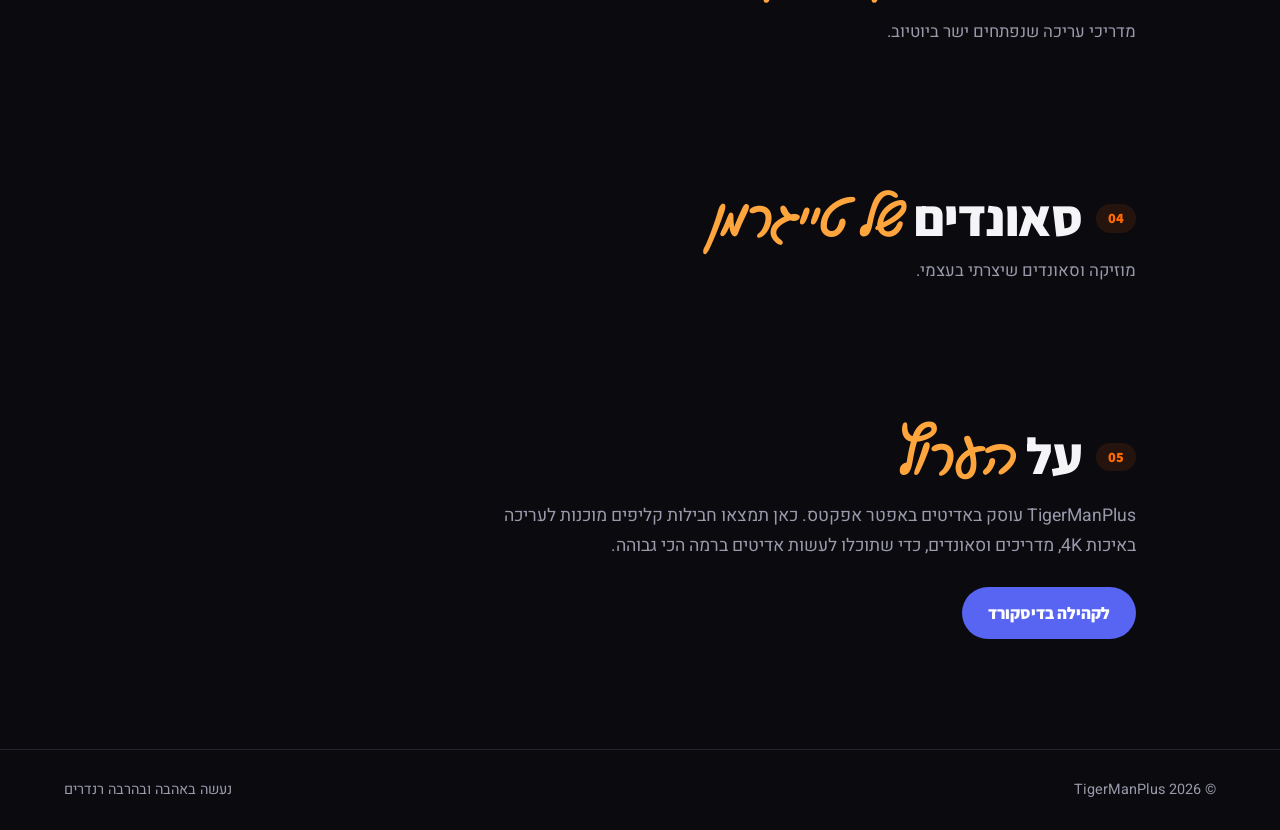
==== commit 1609ece0: "Add tools section Co-Authored-By: Claude Sonnet 5.5 <noreply@anthropic.com>" ====
--- a/index.html
+++ b/index.html
@@ -8,7 +8,7 @@
 <link rel="preconnect" href="https://fonts.googleapis.com">
 <link rel="preconnect" href="https://fonts.gstatic.com" crossorigin>
 <link href="https://fonts.googleapis.com/css2?family=Assistant:wght@400;600;800&family=Gveret+Levin&family=Heebo:wght@400;500;700&display=swap" rel="stylesheet">
-<link rel="stylesheet" href="style.css?v=6">
+<link rel="stylesheet" href="style.css?v=7">
 </head>
 <body>
 
@@ -16,6 +16,7 @@
   <a class="logo" href="#top">TIGERMAN<span>PLUS</span></a>
   <nav>
     <a href="#clips">קליפים</a>
+    <a href="#tools">כלים</a>
     <a href="#guides">מדריכים</a>
     <a href="#sounds">סאונדים</a>
     <a href="#about">אודות</a>
@@ -53,20 +54,26 @@
     <div class="grid" id="grid"></div>
   </section>
 
+  <section id="tools" class="section">
+    <div class="sh rv"><span class="tc">02</span><h2>כלים <em>לעורכים</em></h2></div>
+    <p class="lead rv">כלים שיעזרו לכם לערוך מהר יותר ובאיכות הכי גבוהה.</p>
+    <div class="grid" id="toolsGrid"></div>
+  </section>
+
   <section id="guides" class="section">
-    <div class="sh rv"><span class="tc">02</span><h2>מדריכים <em>ביוטיוב</em></h2></div>
+    <div class="sh rv"><span class="tc">03</span><h2>מדריכים <em>ביוטיוב</em></h2></div>
     <p class="lead rv">מדריכי עריכה שנפתחים ישר ביוטיוב.</p>
     <div class="grid" id="guidesGrid"></div>
   </section>
 
   <section id="sounds" class="section">
-    <div class="sh rv"><span class="tc">03</span><h2>סאונדים <em>של טייגרמן</em></h2></div>
+    <div class="sh rv"><span class="tc">04</span><h2>סאונדים <em>של טייגרמן</em></h2></div>
     <p class="lead rv">מוזיקה וסאונדים שיצרתי בעצמי.</p>
     <div class="grid" id="soundsGrid"></div>
   </section>
 
   <section id="about" class="section about">
-    <div class="sh rv"><span class="tc">04</span><h2>על <em>הערוץ</em></h2></div>
+    <div class="sh rv"><span class="tc">05</span><h2>על <em>הערוץ</em></h2></div>
     <p class="rv">TigerManPlus עוסק באדיטים באפטר אפקטס. כאן תמצאו חבילות קליפים מוכנות לעריכה באיכות 4K, מדריכים וסאונדים, כדי שתוכלו לעשות אדיטים ברמה הכי גבוהה.</p>
     <a class="btn btn-discord rv" id="aboutDiscord" target="_blank" rel="noopener">לקהילה בדיסקורד</a>
   </section>
@@ -97,6 +104,6 @@
   </div>
 </div>
 
-<script src="script.js?v=6"></script>
+<script src="script.js?v=7"></script>
 </body>
 </html>
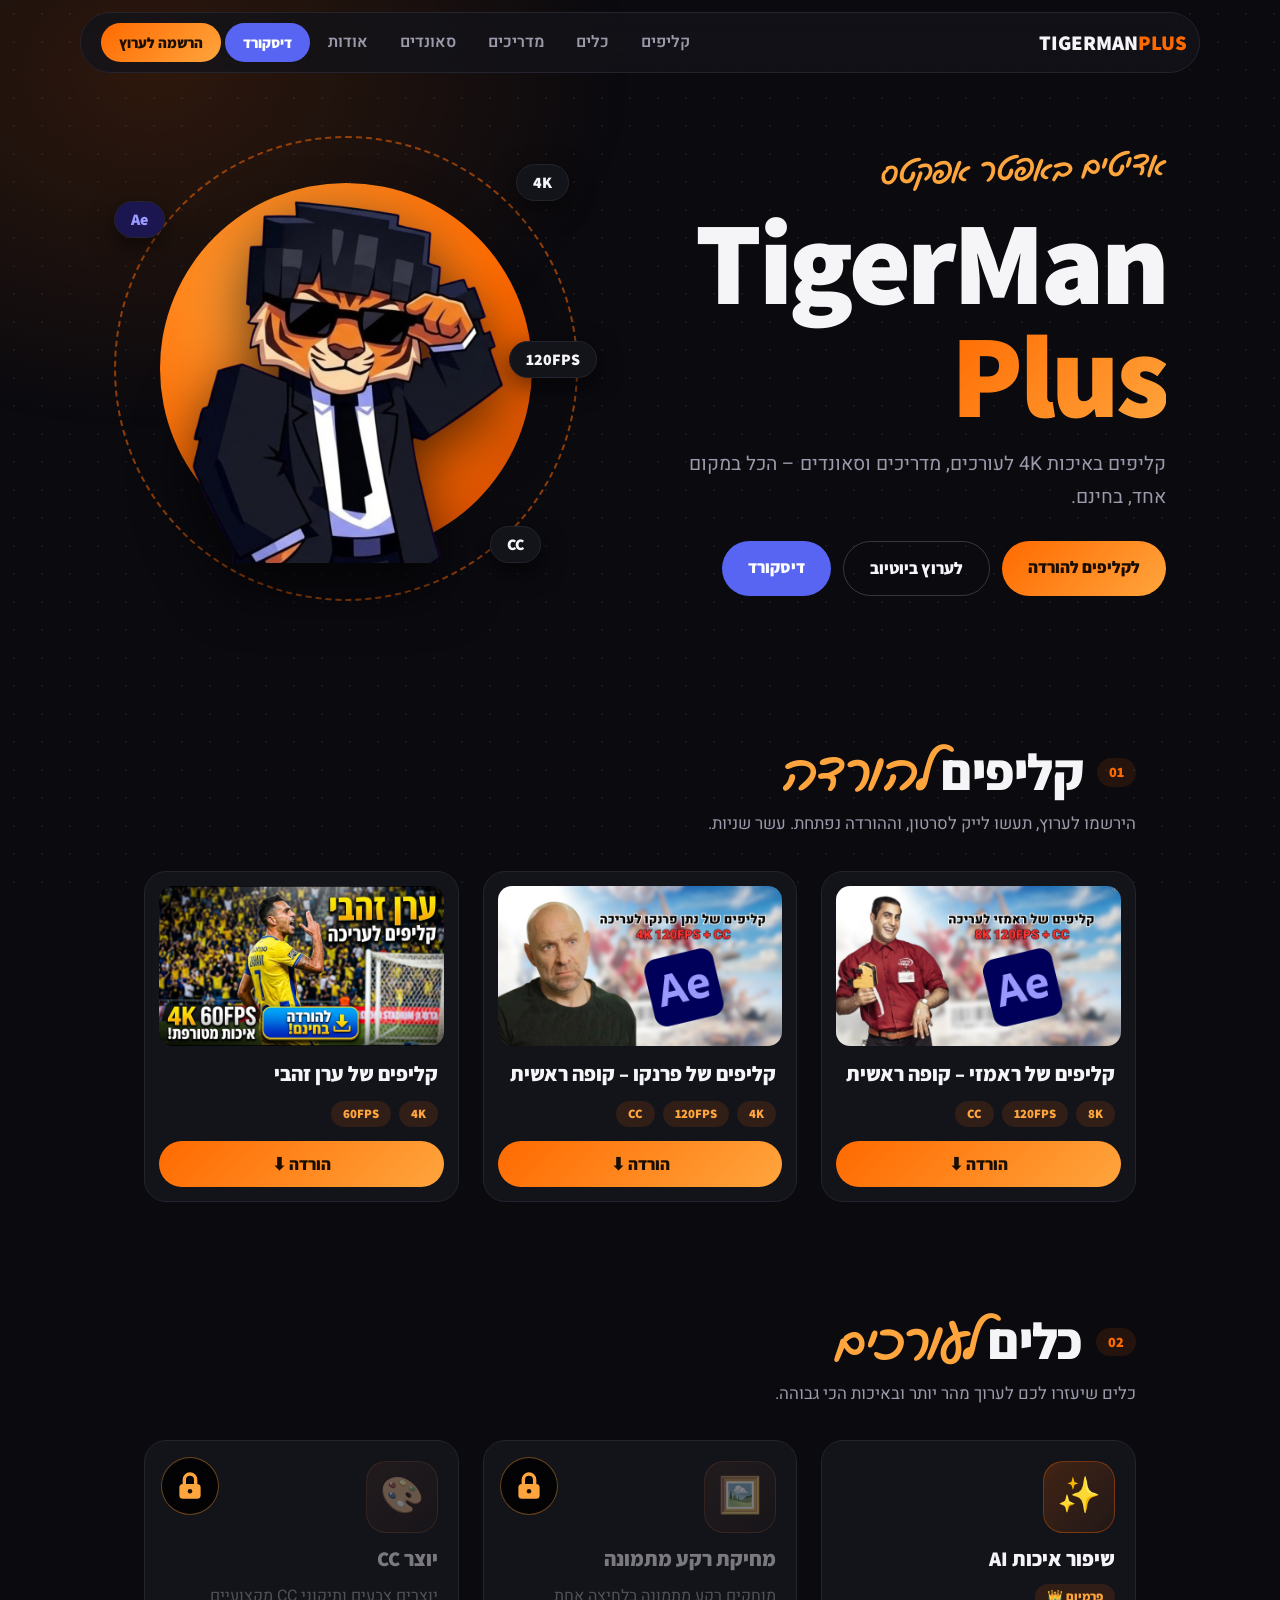
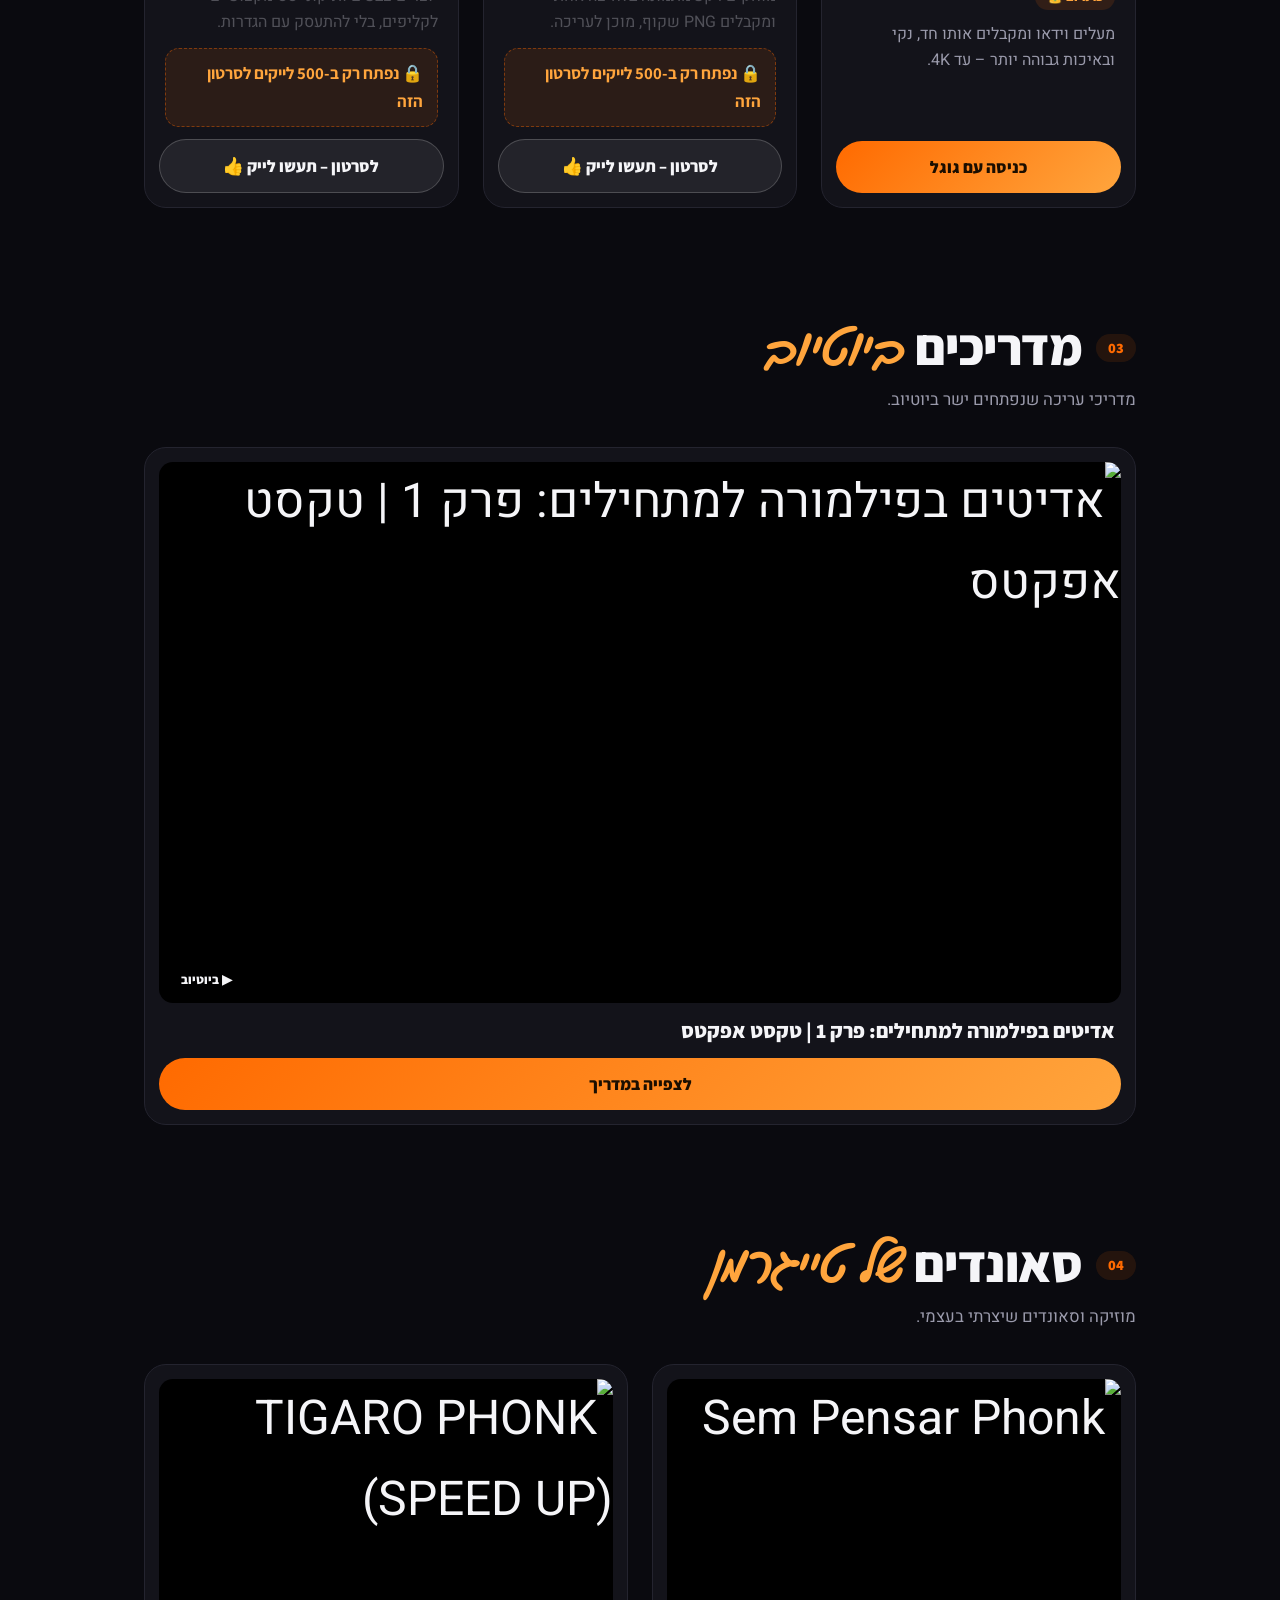
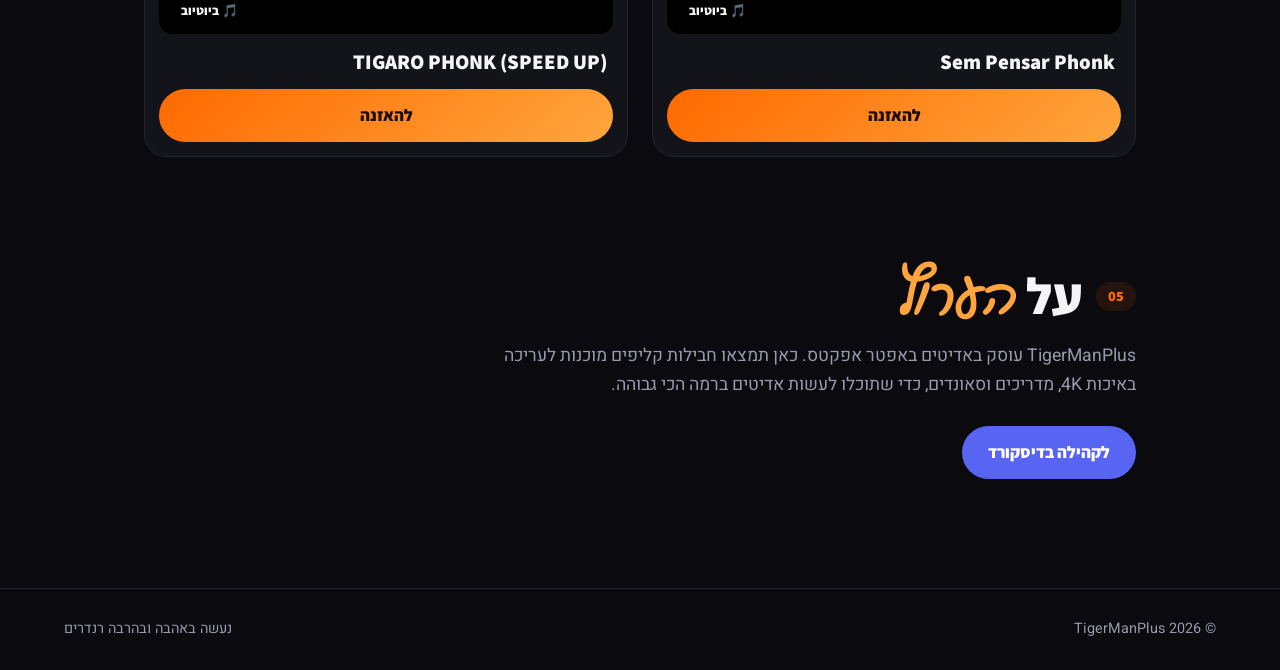
==== commit ea5eae51: "Add premium AI enhancer with Google login (Supabase) and admin page Co-Authored-By: Claude Sonnet 5." ====
--- a/index.html
+++ b/index.html
@@ -8,7 +8,7 @@
 <link rel="preconnect" href="https://fonts.googleapis.com">
 <link rel="preconnect" href="https://fonts.gstatic.com" crossorigin>
 <link href="https://fonts.googleapis.com/css2?family=Assistant:wght@400;600;800&family=Gveret+Levin&family=Heebo:wght@400;500;700&display=swap" rel="stylesheet">
-<link rel="stylesheet" href="style.css?v=7">
+<link rel="stylesheet" href="style.css?v=8">
 </head>
 <body>
 
@@ -104,6 +104,6 @@
   </div>
 </div>
 
-<script src="script.js?v=7"></script>
+<script src="script.js?v=8"></script>
 </body>
 </html>
--- a/style.css
+++ b/style.css
@@ -89,3 +89,17 @@
 
 @media(max-width:820px){.hero{grid-template-columns:1fr;text-align:center}.hero-char{order:-1;justify-self:center;max-width:300px}h1{text-align:center}.sub{margin-inline:auto}.cta{justify-content:center}.nav nav>a:not(.btn){display:none}.chip{font-size:.85rem}}
 @media(prefers-reduced-motion:reduce){*,*::before,*::after{animation:none!important;transition:none!important}.rv,h1 .w{opacity:1;transform:none}}
+
+.tool{gap:12px}
+.tico{width:72px;height:72px;border-radius:20px;background:linear-gradient(135deg,#ff6a0033,#ff6a0010);border:1px solid #ff6a0055;display:grid;place-items:center;font-size:2.2rem;margin:6px 6px 0}
+.tdesc{color:var(--mute);padding:0 6px;line-height:1.6}
+.btn-off{background:#ffffff10;color:var(--mute);border:1px dashed #ffffff30;cursor:default}
+.btn-off:hover{transform:none;box-shadow:none}.btn-off::after{display:none}
+
+.locked{position:relative;overflow:hidden}
+.locked .tico,.locked h3,.locked .tdesc{opacity:.45;filter:grayscale(.5)}
+.lockbadge{position:absolute;top:16px;left:16px;width:58px;height:58px;border-radius:50%;background:#000c;border:1px solid #ffa53d66;display:grid;place-items:center;z-index:2;animation:lockwob 3.2s ease-in-out infinite}
+@keyframes lockwob{0%,88%,100%{transform:rotate(0)}91%{transform:rotate(-12deg)}94%{transform:rotate(10deg)}97%{transform:rotate(-6deg)}}
+.lockmsg{margin:0 6px;padding:10px 14px;border-radius:14px;background:#ff6a001a;border:1px dashed #ff6a0066;color:var(--o2);font-weight:700;font-family:Assistant,sans-serif;font-size:1.05rem}
+.btn-lock{background:#ffffff12;color:var(--text);border:1px solid #ffffff30}
+.btn-lock:hover{border-color:var(--o)}
